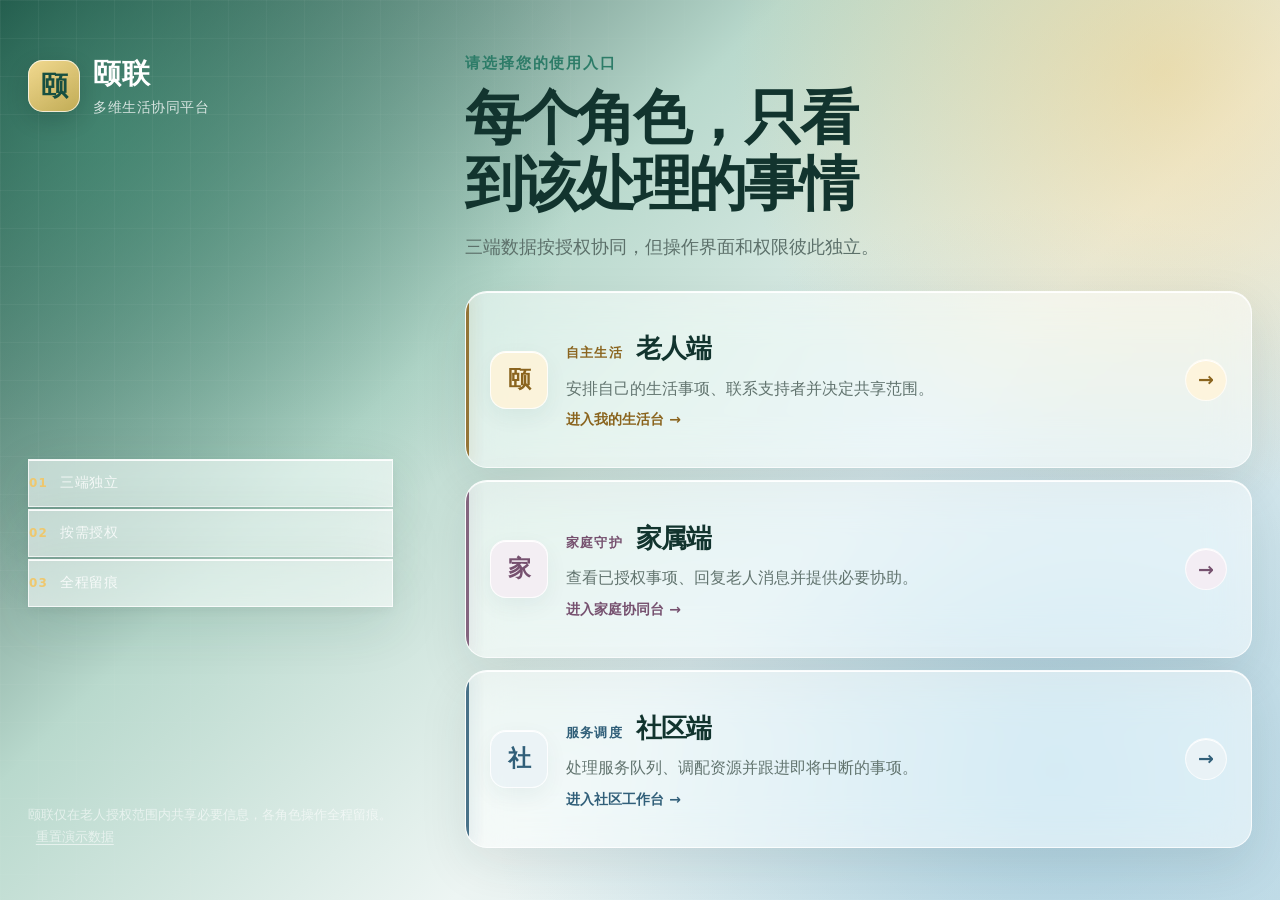
==== 颐联平台/index.html @ 59d04535 "Add files via upload" ====
<!doctype html>
<html lang="zh-CN">
<head>
  <meta charset="UTF-8" />
  <meta name="viewport" content="width=device-width, initial-scale=1" />
  <meta name="description" content="颐联多角色生活协同平台入口" />
  <title>颐联 · 选择使用入口</title>
  <link rel="icon" type="image/svg+xml" href="./favicon.svg" />
  <link rel="stylesheet" href="./role.css?v=8" />
</head>
<body class="portal-page">
  <main class="portal-shell">
    <header class="portal-brand"><span>颐</span><div><strong>颐联</strong><small>多维生活协同平台</small></div></header>
    <section class="portal-intro">
      <p>请选择您的使用入口</p>
      <h1>每个角色，只看到该处理的事情</h1>
      <span>三端数据按授权协同，但操作界面和权限彼此独立。</span>
    </section>
    <div class="portal-assurance" aria-label="平台协同原则">
      <span><b>01</b> 三端独立</span>
      <span><b>02</b> 按需授权</span>
      <span><b>03</b> 全程留痕</span>
    </div>
    <section class="role-entry-grid">
      <a class="role-entry elder-entry" href="./elder/" aria-label="进入颐联老人端">
        <i>颐</i><div><small>自主生活</small><h2>老人端</h2><p>安排自己的生活事项、联系支持者并决定共享范围。</p><b>进入我的生活台 →</b></div>
      </a>
      <a class="role-entry family-entry" href="./family/" aria-label="进入颐联家属端">
        <i>家</i><div><small>家庭守护</small><h2>家属端</h2><p>查看已授权事项、回复老人消息并提供必要协助。</p><b>进入家庭协同台 →</b></div>
      </a>
      <a class="role-entry community-entry" href="./community/" aria-label="进入颐联社区端">
        <i>社</i><div><small>服务调度</small><h2>社区端</h2><p>处理服务队列、调配资源并跟进即将中断的事项。</p><b>进入社区工作台 →</b></div>
      </a>
    </section>
    <footer class="portal-foot">颐联仅在老人授权范围内共享必要信息，各角色操作全程留痕。<button type="button" id="resetDemoBtn">重置演示数据</button></footer>
  </main>
  <script src="./shared.js?v=8"></script>
  <script>YL.initShell();</script>
</body>
</html>
---- 颐联平台/role.css ----
/* ---------------------------------------------------------------------------
   颐联 · 样式表
   本文件按“层”组织。层与层之间的优先级由下面这一行声明决定,
   不再依赖规则在文件里出现的先后顺序。
   顺序(从左到右 = 优先级由低到高): base → system2026 → glass → staff → a11y → fixes
     base       初版结构:栅格、组件骨架、基础排版
     system2026 2026 视觉系统:配色、圆角、动效基调
     glass      玻璃拟态表面层(最近一次整体视觉升级)
     staff      社区端“当前登录服务人员”切换器
     a11y       无障碍、低端设备性能,以及本轮新增的少量界面元素
     fixes      例外层:少数必须压过 glass 的高优先级规则集中放这里,各条都注明原因
   新增样式优先加进 a11y;确实需要压过 a11y/glass 时再加进 fixes 并写明原因。
   --------------------------------------------------------------------------- */
@layer base, system2026, glass, staff, a11y, fixes;

@layer base {

:root { --bg:#f3f6f4; --surface:#fff; --ink:#10352d; --muted:#687b75; --line:#d8e2dd; --green:#155f4d; --green2:#2e7c69; --mint:#e6f2ed; --gold:#e9b951; --gold-soft:#fff3d8; --plum:#76516f; --plum-soft:#f4eaf2; --blue:#315f79; --blue-soft:#e7f0f5; --red:#a34239; --red-soft:#fbeae7; --shadow:0 12px 36px rgba(16,53,45,.08); font-family:Inter,"Microsoft YaHei","PingFang SC",system-ui,sans-serif; color:var(--ink); background:var(--bg); }
* { box-sizing:border-box; }
body { margin:0; min-height:100vh; background:var(--bg); color:var(--ink); }
button,input,select,textarea { font:inherit; }
button,a { -webkit-tap-highlight-color:transparent; }
button { cursor:pointer; }
a { color:inherit; text-decoration:none; }
h1,h2,h3,p { margin-top:0; }
[hidden] { display:none !important; }

/* Role entrance */
.portal-page { background:radial-gradient(circle at 12% 8%,rgba(233,185,81,.18),transparent 24%),linear-gradient(135deg,#0e4035 0 31%,#f2f6f3 31%); }
.portal-shell { width:min(1180px,calc(100% - 40px)); min-height:100vh; margin:auto; padding:40px 0; display:grid; align-content:center; gap:34px; }
.portal-brand { display:flex; align-items:center; gap:13px; color:white; }
.portal-brand>span,.brand-mark { width:52px; height:52px; display:grid; place-items:center; border-radius:16px; background:#f2c96f; color:#174f41; font-size:1.6875rem; font-weight:900; box-shadow:inset 0 0 0 2px rgba(255,255,255,.35); }
.portal-brand strong,.portal-brand small { display:block; }
.portal-brand strong { font-size:1.625rem; }
.portal-brand small { margin-top:2px; opacity:.78; }
.portal-intro { max-width:720px; margin-left:32%; padding-left:32px; }
.portal-intro p,.section-kicker { margin-bottom:7px; color:var(--green2); font-weight:800; letter-spacing:.06em; }
.portal-intro h1 { margin-bottom:12px; font-size:clamp(2.125rem,5vw,3.5rem); line-height:1.12; letter-spacing:-.04em; }
.portal-intro span { color:var(--muted); font-size:1.125rem; }
.role-entry-grid { display:grid; grid-template-columns:repeat(3,1fr); gap:16px; }
.role-entry { min-height:250px; padding:25px; border:1px solid var(--line); border-radius:24px; background:rgba(255,255,255,.96); box-shadow:var(--shadow); display:flex; flex-direction:column; justify-content:space-between; transition:.2s ease; }
.role-entry:hover { transform:translateY(-5px); box-shadow:0 20px 50px rgba(16,53,45,.15); }
.role-entry>i { width:52px; height:52px; display:grid; place-items:center; border-radius:15px; font-style:normal; font-size:1.375rem; font-weight:900; }
.elder-entry>i { background:var(--gold-soft); color:#805a18; }
.family-entry>i { background:var(--plum-soft); color:var(--plum); }
.community-entry>i { background:var(--blue-soft); color:var(--blue); }
.role-entry small { color:var(--muted); font-weight:750; }
.role-entry h2 { margin:5px 0 8px; font-size:1.875rem; }
.role-entry p { color:var(--muted); line-height:1.65; }
.role-entry b { color:var(--green); }
.portal-foot { margin-left:32%; padding-left:32px; color:var(--muted); font-size:0.875rem; }

/* Independent role applications */
.role-app { --accent:var(--green); --accent-soft:var(--mint); }
.role-app[data-role="family"] { --accent:var(--plum); --accent-soft:var(--plum-soft); }
.role-app[data-role="community"] { --accent:var(--blue); --accent-soft:var(--blue-soft); }
.app-shell { min-height:100vh; display:grid; grid-template-columns:272px 1fr; }
.sidebar { position:sticky; top:0; height:100vh; padding:27px 20px 22px; background:#103f35; color:white; display:flex; flex-direction:column; z-index:20; }
[data-role="family"] .sidebar { background:#3f3343; }
[data-role="community"] .sidebar { background:#173d50; }
.brand { display:flex; align-items:center; gap:12px; padding:0 8px 26px; }
.brand-mark { width:46px; height:46px; border-radius:14px; font-size:1.5rem; flex:0 0 auto; }
.brand strong,.brand span { display:block; }
.brand strong { font-size:1.4375rem; }
.brand span { margin-top:2px; font-size:0.8125rem; opacity:.72; }
.role-badge { margin:0 8px 22px; padding:8px 11px; border:1px solid rgba(255,255,255,.16); border-radius:9px; font-size:0.8125rem; color:#f5d993; text-align:center; font-weight:800; }
.nav-list { display:grid; gap:6px; }
.nav-item { width:100%; min-height:50px; padding:0 14px; border:0; border-radius:12px; background:transparent; color:rgba(255,255,255,.76); text-align:left; font-weight:750; display:flex; align-items:center; gap:12px; }
.nav-item span { width:24px; text-align:center; font-size:1.125rem; }
.nav-item:hover,.nav-item.active { color:white; background:rgba(255,255,255,.13); }
.nav-item.active { box-shadow:inset 4px 0 #f1c66b; }
.sidebar-foot { margin-top:auto; padding:18px 9px 0; border-top:1px solid rgba(255,255,255,.14); }
.profile { display:flex; align-items:center; gap:10px; }
.avatar { width:42px; height:42px; border-radius:50%; display:grid; place-items:center; background:#dff0e9; color:#155a49; font-weight:900; }
.profile strong,.profile small { display:block; }
.profile small { margin-top:3px; color:rgba(255,255,255,.62); }
.back-entry { display:block; margin-top:14px; color:rgba(255,255,255,.68); font-size:0.8125rem; }
.main { min-width:0; }
.topbar { min-height:94px; padding:18px 34px; border-bottom:1px solid var(--line); background:rgba(243,246,244,.94); backdrop-filter:blur(10px); display:flex; align-items:center; justify-content:space-between; gap:20px; position:sticky; top:0; z-index:10; }
.topbar h1 { margin:4px 0 0; font-size:1.8125rem; }
.eyebrow { margin:0; color:var(--muted); font-size:0.8125rem; font-weight:750; }
.top-actions { display:flex; align-items:center; gap:9px; }
.menu-button,.icon-button,.display-button,.outline-button,.primary-button,.soft-button,.text-button { min-height:43px; border-radius:11px; font-weight:800; }
.menu-button,.icon-button { width:44px; border:1px solid var(--line); background:white; color:var(--ink); }
.menu-button { display:none; }
.display-button,.outline-button { padding:0 14px; border:1px solid var(--line); background:white; color:var(--ink); }
.primary-button { padding:0 16px; border:0; background:var(--accent); color:white; }
.soft-button { padding:0 14px; border:0; background:var(--accent-soft); color:var(--accent); }
.text-button { border:0; background:transparent; color:var(--accent); padding:0 5px; }
.workspace { width:min(1320px,100%); margin:auto; padding:28px 34px 54px; }
.view-heading { display:flex; align-items:flex-start; justify-content:space-between; gap:22px; margin-bottom:20px; }
.view-heading h2 { margin:4px 0 7px; font-size:1.875rem; }
.view-heading p { color:var(--muted); margin-bottom:0; line-height:1.6; }
.grid-2 { display:grid; grid-template-columns:1.25fr .75fr; gap:16px; }
.grid-equal { display:grid; grid-template-columns:1fr 1fr; gap:16px; }
.card { background:var(--surface); border:1px solid var(--line); border-radius:20px; padding:22px; box-shadow:var(--shadow); }
.card-head { display:flex; justify-content:space-between; align-items:flex-start; gap:16px; }
.card-head h2,.card-head h3 { margin:0; }
.card-head p { margin:5px 0 0; color:var(--muted); line-height:1.55; }
.status { padding:7px 10px; border-radius:999px; background:var(--gold-soft); color:#835b17; font-size:0.8125rem; font-weight:850; white-space:nowrap; }
.status.done { background:var(--mint); color:var(--green); }
.appointment-time { font-size:2.25rem; margin:18px 0 3px; }
.muted { color:var(--muted); line-height:1.6; }
.journey { display:grid; grid-template-columns:repeat(4,1fr); gap:8px; margin-top:24px; }
.journey span { padding:11px 9px; border-radius:11px; background:#f0f4f2; color:var(--muted); text-align:center; font-size:0.8125rem; }
.journey span.done,.journey span.current { background:var(--accent-soft); color:var(--accent); font-weight:800; }
.score { display:flex; gap:18px; align-items:center; margin:18px 0; }
.score-ring { width:104px; height:104px; flex:0 0 auto; border-radius:50%; display:grid; place-items:center; background:conic-gradient(var(--accent) 0 86%,#e7eeea 86%); position:relative; }
.score-ring::after { content:""; position:absolute; inset:9px; border-radius:50%; background:white; }
.score-ring b { position:relative; z-index:1; font-size:1.875rem; }
.signal-list { display:grid; gap:9px; }
.signal { display:flex; justify-content:space-between; padding:10px 0; border-top:1px solid var(--line); }
.signal small { color:var(--muted); }
.metric-grid { display:grid; grid-template-columns:repeat(4,1fr); gap:12px; margin-bottom:16px; }
.metric { background:white; border:1px solid var(--line); border-radius:16px; padding:17px; }
.metric span,.metric small { display:block; color:var(--muted); }
.metric b { display:block; font-size:1.8125rem; margin:7px 0 4px; }
.section-title { display:flex; justify-content:space-between; align-items:center; gap:16px; margin:26px 0 13px; }
.section-title h2 { margin:0; font-size:1.375rem; }
.event-grid,.contact-grid { display:grid; grid-template-columns:repeat(3,1fr); gap:12px; }
.event-card { padding:17px; border:1px solid var(--line); border-radius:16px; background:white; }
.event-meta { display:flex; justify-content:space-between; color:var(--muted); font-size:0.8125rem; }
.event-card h3 { margin:13px 0 7px; }
.event-card p { min-height:48px; color:var(--muted); line-height:1.55; }
.event-owner { display:flex; justify-content:space-between; align-items:center; gap:10px; padding-top:12px; border-top:1px solid var(--line); font-size:0.8125rem; }
.contact-card { display:grid; grid-template-columns:46px 1fr; align-items:center; gap:11px; padding:17px; border:1px solid var(--line); border-radius:16px; background:white; }
.contact-card button,.contact-card>.readonly-badge { grid-column:2; justify-self:start; }
.contact-card strong,.contact-card small,.contact-card em { display:block; }
.contact-card small { margin-top:4px; color:var(--muted); }
.contact-card em { margin-top:5px; color:var(--green); font-style:normal; font-size:0.8125rem; }
.person-avatar { width:44px; height:44px; display:grid; place-items:center; border-radius:13px; background:var(--accent-soft); color:var(--accent); font-weight:900; }
.permission-list,.rule-list { display:grid; }
.permission-row,.rule-row { display:grid; grid-template-columns:1fr auto; align-items:center; gap:16px; padding:16px 0; border-bottom:1px solid var(--line); }
.permission-row:last-child,.rule-row:last-child { border-bottom:0; }
.permission-row strong,.permission-row small,.rule-row strong,.rule-row small { display:block; }
.permission-row small,.rule-row small { margin-top:4px; color:var(--muted); }
.switch { appearance:none; width:47px; height:27px; border-radius:999px; background:#cad6d0; position:relative; }
.switch::after { content:""; position:absolute; width:21px; height:21px; left:3px; top:3px; border-radius:50%; background:white; box-shadow:0 2px 5px rgba(0,0,0,.2); transition:.18s; }
.switch:checked { background:var(--accent); }
.switch:checked::after { transform:translateX(20px); }
.inbox-list,.queue-list,.timeline { display:grid; gap:10px; }
.message-row { display:grid; grid-template-columns:48px minmax(0,1fr) auto; align-items:center; gap:12px; padding:15px; border:1px solid var(--line); border-radius:14px; background:white; }
.queue-row { display:grid; grid-template-columns:auto minmax(0,1fr) auto; align-items:center; gap:12px; padding:15px; border:1px solid var(--line); border-radius:14px; background:white; }
.message-row.pending,.queue-row.urgent { border-color:#e6c776; background:#fffaf0; }
.message-row strong,.message-row small,.message-row em,.queue-row strong,.queue-row small { display:block; }
.message-row small,.queue-row small { color:var(--muted); margin-top:4px; }
.message-row em { color:var(--accent); font-style:normal; font-size:0.8125rem; margin-top:5px; }
.empty { padding:34px 18px; border:1px dashed #c7d4ce; border-radius:14px; color:var(--muted); text-align:center; }
.readonly-badge { padding:6px 9px; border-radius:8px; background:#eef2f0; color:var(--muted); font-size:0.8125rem; font-weight:800; }
.timeline-item { position:relative; padding:13px 13px 13px 32px; border-left:2px solid var(--accent-soft); }
.timeline-item::before { content:""; position:absolute; width:12px; height:12px; border-radius:50%; background:var(--accent); left:-7px; top:18px; }
.timeline-item strong,.timeline-item span { display:block; }
.timeline-item span { margin-top:4px; color:var(--muted); font-size:0.8125rem; }
.capacity-row { display:grid; grid-template-columns:92px 1fr 60px; align-items:center; gap:10px; margin:18px 0; }
.capacity-bar { height:9px; border-radius:999px; background:#e7ece9; overflow:hidden; }
.capacity-bar i { display:block; height:100%; background:var(--accent); border-radius:inherit; }
.safety-box textarea,.form-field textarea,.form-field input,.form-field select { width:100%; border:1px solid #cad7d1; border-radius:11px; padding:12px; outline:0; background:white; color:var(--ink); }
.safety-box textarea,.form-field textarea { min-height:98px; resize:vertical; }
.form-field { display:grid; gap:7px; margin:14px 0; font-weight:750; }
.risk-result { margin-top:14px; padding:15px; border-radius:13px; background:var(--red-soft); color:var(--red); line-height:1.6; }
.privacy-note { padding:11px 12px; border-radius:10px; background:var(--gold-soft); color:#725018; font-size:0.8125rem; line-height:1.5; }
dialog { width:min(540px,calc(100% - 28px)); padding:0; border:0; border-radius:21px; color:var(--ink); box-shadow:0 24px 80px rgba(16,47,39,.3); }
dialog::backdrop { background:rgba(8,31,25,.55); backdrop-filter:blur(3px); }
.dialog-body { padding:25px; }
.dialog-head { display:flex; justify-content:space-between; gap:16px; margin-bottom:17px; }
.dialog-head h2 { margin:4px 0 0; }
.close-button { width:36px; height:36px; flex:0 0 auto; border:0; border-radius:50%; background:#edf2ef; color:var(--muted); font-size:1.375rem; }
.dialog-actions { display:flex; justify-content:flex-end; gap:9px; margin-top:18px; }
.conversation { display:grid; gap:8px; max-height:210px; overflow:auto; margin:14px 0; }
.bubble { width:88%; padding:10px 12px; border-radius:13px 13px 13px 4px; background:#edf3f0; }
.bubble.reply { justify-self:end; border-radius:13px 13px 4px 13px; background:var(--accent-soft); }
.bubble b,.bubble span { display:block; }
.bubble b { color:var(--muted); font-size:0.75rem; }
.bubble span { margin-top:3px; line-height:1.45; }
.quick-row { display:flex; flex-wrap:wrap; gap:7px; margin:10px 0; }
.quick-row button { border:1px solid var(--line); border-radius:9px; padding:8px 10px; background:white; color:var(--accent); font-size:0.8125rem; font-weight:750; }
.notification-dot { display:inline-block; width:8px; height:8px; margin-left:4px; border-radius:50%; background:#e2a627; }
.toast { position:fixed; right:24px; bottom:24px; z-index:100; padding:13px 17px; border-radius:11px; background:#123f35; color:white; box-shadow:var(--shadow); opacity:0; transform:translateY(18px); pointer-events:none; transition:.2s; }
.toast.show { opacity:1; transform:translateY(0); }
.drawer-backdrop { display:none; }
/* 大字模式:不再靠给 body 加一个更大的绝对字号,而是缩放 :root 的基准字号,
   让所有以 rem 表达的字号一起变大。规则见 glass 层的 html.large-text。
   (旧版这里的 .large-text{font-size:19px} 早已被后面的 118% 覆盖,一并移除。) */

@media (max-width:1050px) {
  .grid-2,.grid-equal { grid-template-columns:1fr; }
  .event-grid,.contact-grid { grid-template-columns:repeat(2,1fr); }
  .metric-grid { grid-template-columns:repeat(2,1fr); }
}
@media (max-width:800px) {
  .portal-page { background:#f2f6f3; }
  .portal-shell { align-content:start; }
  .portal-brand { color:var(--ink); }
  .portal-intro,.portal-foot { margin-left:0; padding-left:0; }
  .role-entry-grid { grid-template-columns:1fr; }
  .role-entry { min-height:210px; }
  .app-shell { display:block; }
  .sidebar { position:fixed; width:265px; transform:translateX(-100%); transition:.2s; }
  body.menu-open .sidebar { transform:translateX(0); }
  .menu-button { display:inline-grid; place-items:center; }
  body.menu-open .drawer-backdrop { display:block; position:fixed; inset:0; background:rgba(8,31,25,.45); z-index:15; }
  .topbar { padding:15px 18px; }
  .workspace { padding:20px 18px 42px; }
}
@media (max-width:590px) {
  .portal-shell { width:min(100% - 24px,1180px); padding:22px 0; }
  .portal-intro h1 { font-size:2.125rem; }
  .event-grid,.contact-grid,.metric-grid { grid-template-columns:1fr; }
  .view-heading { flex-direction:column; }
  .topbar h1 { font-size:1.3125rem; }
  .display-button { padding:0 10px; }
  .message-row,.contact-card { grid-template-columns:44px minmax(0,1fr); }
  .queue-row { grid-template-columns:auto minmax(0,1fr); }
  .message-row button,.queue-row button,.contact-card button { grid-column:2; justify-self:start; }
  .journey { grid-template-columns:1fr 1fr; }
  .dialog-actions { flex-direction:column-reverse; }
  .dialog-actions button { width:100%; }
}

}

@layer system2026 {

/* 2026 visual system: quiet care, clear boundaries */
:root {
  --bg:#f4f7f6;
  --surface:#ffffff;
  --ink:#12342e;
  --muted:#62746f;
  --line:#d9e3df;
  --green:#176451;
  --green2:#2d7c68;
  --mint:#e8f3ef;
  --gold:#d9a83b;
  --gold-soft:#fff4d8;
  --plum:#76516f;
  --plum-soft:#f5edf4;
  --blue:#315f79;
  --blue-soft:#eaf1f5;
  --red:#a34239;
  --red-soft:#fbecea;
  --shadow:0 16px 42px rgba(18,52,46,.075);
  font-family:"Noto Sans SC","PingFang SC","Microsoft YaHei",system-ui,sans-serif;
}

html { scroll-behavior:smooth; text-rendering:optimizeLegibility; -webkit-font-smoothing:antialiased; }
body { font-family:inherit; line-height:1.55; }
h1,h2,h3 { text-wrap:balance; letter-spacing:-.025em; }
button,a,input,select,textarea { touch-action:manipulation; }
button:focus-visible,a:focus-visible,input:focus-visible,select:focus-visible,textarea:focus-visible,.switch:focus-visible {
  outline:3px solid color-mix(in srgb,var(--accent,var(--green)) 78%,white);
  outline-offset:3px;
}

/* Premium identity entrance */
.portal-page {
  min-height:100vh;
  background:
    radial-gradient(circle at 88% 10%,rgba(217,168,59,.18),transparent 24rem),
    linear-gradient(90deg,#103e35 0 35%,#eff5f2 35% 100%);
  position:relative;
  overflow-x:hidden;
}
.portal-page::before {
  content:"";
  position:fixed;
  inset:0;
  pointer-events:none;
  opacity:.5;
  background-image:linear-gradient(rgba(23,100,81,.035) 1px,transparent 1px),linear-gradient(90deg,rgba(23,100,81,.035) 1px,transparent 1px);
  background-size:32px 32px;
  mask-image:linear-gradient(90deg,transparent 25%,black 55%);
}
.portal-shell {
  width:min(1240px,calc(100% - 56px));
  min-height:100vh;
  margin:auto;
  padding:52px 0;
  display:grid;
  grid-template-columns:minmax(270px,.72fr) minmax(600px,1.55fr);
  grid-template-areas:"brand intro" "assurance entries" "foot entries";
  grid-template-rows:auto 1fr auto;
  align-items:center;
  gap:28px 72px;
  position:relative;
}
.portal-brand { grid-area:brand; align-self:start; color:white; }
.portal-brand>span,.brand-mark {
  border-radius:15px;
  background:linear-gradient(145deg,#f7d783,#e5b84f);
  color:#174f41;
  box-shadow:inset 0 0 0 1px rgba(255,255,255,.72),0 8px 22px rgba(5,32,26,.18);
}
.portal-brand strong { font-size:1.75rem; letter-spacing:.04em; }
.portal-brand small { font-size:0.875rem; letter-spacing:.04em; }
.portal-intro { grid-area:intro; max-width:760px; margin:0; padding:0; align-self:end; }
.portal-intro p { margin-bottom:10px; font-size:0.9375rem; letter-spacing:.12em; }
.portal-intro h1 { max-width:710px; margin-bottom:14px; font-size:clamp(2.375rem,4.6vw,3.875rem); line-height:1.12; font-weight:700; letter-spacing:-.055em; }
.portal-intro span { display:block; max-width:650px; color:#5c706a; font-size:1.125rem; line-height:1.75; }
.portal-assurance { grid-area:assurance; align-self:center; display:grid; gap:2px; color:rgba(255,255,255,.82); }
.portal-assurance span { min-height:48px; display:flex; align-items:center; gap:12px; border-bottom:1px solid rgba(255,255,255,.13); font-size:0.875rem; letter-spacing:.04em; }
.portal-assurance b { color:#efc86e; font-size:0.75rem; letter-spacing:.1em; }
.role-entry-grid { grid-area:entries; align-self:stretch; display:grid; grid-template-columns:1fr; gap:12px; }
.role-entry {
  min-height:0;
  padding:22px 24px;
  border:1px solid rgba(203,218,212,.92);
  border-radius:22px;
  background:rgba(255,255,255,.9);
  box-shadow:0 10px 30px rgba(18,52,46,.055);
  display:grid;
  grid-template-columns:58px minmax(0,1fr) 42px;
  align-items:center;
  gap:18px;
  position:relative;
  overflow:hidden;
  transition:transform .22s ease,border-color .22s ease,box-shadow .22s ease,background .22s ease;
}
.role-entry::before { content:""; position:absolute; inset:0 auto 0 0; width:4px; background:var(--role-color); opacity:.88; }
.role-entry::after { content:"→"; width:40px; height:40px; display:grid; place-items:center; border-radius:50%; background:var(--role-soft); color:var(--role-color); font-size:1.1875rem; font-weight:700; }
.role-entry:hover { transform:translateX(6px); border-color:color-mix(in srgb,var(--role-color) 30%,var(--line)); box-shadow:0 18px 44px rgba(18,52,46,.11); background:white; }
.role-entry>i { width:58px; height:58px; border-radius:16px; background:var(--role-soft); color:var(--role-color); font-size:1.4375rem; }
.role-entry>div { min-width:0; display:grid; grid-template-columns:auto 1fr; align-items:baseline; column-gap:13px; }
.role-entry small { grid-column:1; color:var(--role-color); font-size:0.8125rem; letter-spacing:.08em; }
.role-entry h2 { grid-column:2; margin:0; font-size:1.625rem; font-weight:700; }
.role-entry p { grid-column:1 / -1; margin:7px 0 8px; color:var(--muted); line-height:1.6; }
.role-entry b { grid-column:1 / -1; color:var(--role-color); font-size:0.875rem; font-weight:600; }
.elder-entry { --role-color:#8a641e; --role-soft:#fff2d3; }
.family-entry { --role-color:#76516f; --role-soft:#f4eaf2; }
.community-entry { --role-color:#315f79; --role-soft:#e7f0f5; }
.portal-foot { grid-area:foot; margin:0; padding:0; align-self:end; color:rgba(255,255,255,.58); font-size:0.8125rem; line-height:1.7; }

/* Role applications */
.role-app { --sidebar:#103f35; --accent:#176451; --accent-soft:#e8f3ef; background:var(--bg); font-size:1rem; }
.role-app[data-role="family"] { --sidebar:#443747; --accent:#76516f; --accent-soft:#f5edf4; }
.role-app[data-role="community"] { --sidebar:#183f53; --accent:#315f79; --accent-soft:#eaf1f5; }
.app-shell { grid-template-columns:252px minmax(0,1fr); }
.sidebar {
  padding:26px 18px 20px;
  background:
    radial-gradient(circle at 12% 0,rgba(255,255,255,.09),transparent 17rem),
    var(--sidebar);
  box-shadow:10px 0 34px rgba(10,40,33,.07);
}
[data-role="family"] .sidebar,[data-role="community"] .sidebar { background:radial-gradient(circle at 12% 0,rgba(255,255,255,.085),transparent 17rem),var(--sidebar); }
.brand { padding:0 8px 22px; }
.brand strong { font-size:1.5rem; letter-spacing:.04em; }
.brand span { font-size:0.8125rem; letter-spacing:.035em; }
.role-badge { margin-bottom:18px; border-color:rgba(255,255,255,.13); background:rgba(255,255,255,.055); color:#f3d588; letter-spacing:.05em; }
.nav-list { gap:5px; }
.nav-item { min-height:52px; border-radius:13px; color:rgba(255,255,255,.7); font-weight:600; transition:background .18s ease,color .18s ease,transform .18s ease; }
.nav-item span { width:28px; height:28px; display:grid; place-items:center; border-radius:9px; background:rgba(255,255,255,.07); font-size:0.875rem; }
.nav-item:hover { transform:translateX(2px); }
.nav-item.active { background:rgba(255,255,255,.13); box-shadow:inset 3px 0 #efc86e; }
.nav-item.active span { background:rgba(239,200,110,.17); color:#f5d98d; }
.sidebar-foot { border-color:rgba(255,255,255,.12); }
.back-entry { min-height:44px; display:flex; align-items:center; border-radius:10px; transition:color .18s ease; }
.back-entry:hover { color:white; }
.main { background:linear-gradient(180deg,#f7faf8 0,#f2f6f4 36rem); }
.topbar {
  min-height:88px;
  padding:16px clamp(20px,3vw,38px);
  background:rgba(247,250,248,.9);
  border-bottom-color:rgba(201,216,210,.78);
  backdrop-filter:blur(16px) saturate(1.2);
}
.topbar::after { content:""; position:absolute; inset:auto 0 -1px; height:2px; background:linear-gradient(90deg,var(--accent),transparent 42%); opacity:.48; }
.topbar h1 { font-size:clamp(1.4375rem,2.1vw,1.875rem); font-weight:700; }
.eyebrow { color:var(--accent); letter-spacing:.055em; }
.workspace { width:min(1380px,100%); padding:30px clamp(20px,3vw,38px) 60px; }
.view-heading { margin-bottom:24px; }
.view-heading h2 { font-size:2rem; font-weight:700; }
.view-heading p { max-width:720px; }
.section-kicker { color:var(--accent); font-size:0.8125rem; letter-spacing:.09em; }
.card,.metric,.event-card,.contact-card,.message-row,.queue-row {
  border-color:rgba(203,218,212,.86);
  box-shadow:0 10px 30px rgba(18,52,46,.05);
}
.card { padding:24px; border-radius:20px; position:relative; overflow:hidden; }
.card::before { content:""; position:absolute; top:0; left:24px; right:24px; height:2px; background:linear-gradient(90deg,var(--accent),transparent); opacity:.42; }
.card-head h2,.card-head h3 { font-weight:700; }
.metric { min-height:128px; padding:19px; border-radius:17px; position:relative; overflow:hidden; }
.metric::after { content:""; position:absolute; width:64px; height:64px; right:-18px; top:-20px; border-radius:50%; background:var(--accent-soft); }
.metric span { color:var(--accent); font-size:0.8125rem; font-weight:600; letter-spacing:.04em; }
.metric b { font-size:1.875rem; font-weight:700; }
.metric small { line-height:1.5; }
.event-card,.contact-card,.message-row,.queue-row { border-radius:15px; transition:transform .18s ease,border-color .18s ease,box-shadow .18s ease; }
.event-card:hover,.contact-card:hover,.message-row:hover,.queue-row:hover { transform:translateY(-2px); border-color:color-mix(in srgb,var(--accent) 28%,var(--line)); box-shadow:0 15px 36px rgba(18,52,46,.08); }
.event-card p { min-height:0; }
.appointment-time { font-size:clamp(1.75rem,3vw,2.375rem); letter-spacing:-.035em; }
.status,.readonly-badge { border:1px solid rgba(196,159,78,.16); }
.status.done { border-color:rgba(23,100,81,.12); }
.primary-button,.soft-button,.outline-button,.display-button,.text-button,.icon-button,.menu-button,.close-button,.quick-row button {
  min-height:44px;
  transition:transform .16s ease,box-shadow .16s ease,background .16s ease,border-color .16s ease;
}
.primary-button { box-shadow:0 8px 18px color-mix(in srgb,var(--accent) 18%,transparent); }
.primary-button:hover,.soft-button:hover,.outline-button:hover,.display-button:hover,.icon-button:hover,.quick-row button:hover { transform:translateY(-1px); }
.primary-button:active,.soft-button:active,.outline-button:active,.display-button:active,.icon-button:active,.quick-row button:active { transform:translateY(0); }
.primary-button:disabled { opacity:.62; cursor:not-allowed; box-shadow:none; }
.switch { width:50px; height:29px; cursor:pointer; }
.switch::after { width:23px; height:23px; }
.switch:checked::after { transform:translateX(21px); }
.privacy-note { border:1px solid rgba(217,168,59,.16); background:#fff7e5; }
.empty { min-height:108px; display:grid; place-items:center; background:#fbfdfc; }
.toast { right:28px; bottom:28px; border-radius:13px; background:#143f36; box-shadow:0 18px 46px rgba(7,32,26,.22); }
dialog { border:1px solid rgba(255,255,255,.68); border-radius:22px; }
dialog[open] { animation:dialog-in .18s ease-out; }
.dialog-body { padding:26px; }
.form-field input,.form-field select,.form-field textarea,.safety-box textarea { min-height:48px; border-color:#c7d7d0; background:#fcfefd; }
.form-field input:focus,.form-field select:focus,.form-field textarea:focus,.safety-box textarea:focus { border-color:var(--accent); box-shadow:0 0 0 3px var(--accent-soft); }
html.large-text { font-size:118%; }
.large-text .eyebrow,.large-text .metric span,.large-text .metric small,.large-text .event-meta,.large-text .message-row small,.large-text .queue-row small { font-size:.8em; }
[data-role="elder"] .workspace { max-width:1280px; }
[data-role="elder"] .card { padding:27px; }
[data-role="elder"] .primary-button,[data-role="elder"] .soft-button,[data-role="elder"] .outline-button { min-height:48px; }
[data-role="community"] .workspace { max-width:1480px; }
[data-role="community"] .card { padding:21px; }

@keyframes dialog-in { from { opacity:0; transform:translateY(8px) scale(.985); } to { opacity:1; transform:none; } }

@media (max-width:1040px) {
  .portal-shell { width:min(920px,calc(100% - 40px)); grid-template-columns:1fr; grid-template-areas:"brand" "intro" "entries" "assurance" "foot"; gap:24px; align-content:start; }
  .portal-page { background:linear-gradient(180deg,#103e35 0 330px,#eff5f2 330px); }
  .portal-brand { color:white; }
  .portal-intro { margin-top:16px; }
  .portal-intro h1 { color:white; }
  .portal-intro p { color:#efc86e; }
  .portal-intro span { color:rgba(255,255,255,.72); }
  .portal-assurance { grid-template-columns:repeat(3,1fr); color:var(--muted); }
  .portal-assurance span { justify-content:center; border:1px solid var(--line); border-radius:12px; background:rgba(255,255,255,.72); }
  .portal-assurance b { color:var(--green2); }
  .portal-foot { color:var(--muted); }
}

@media (max-width:800px) {
  html { scroll-padding-top:86px; }
  .app-shell { display:block; }
  .sidebar { width:min(286px,86vw); padding-top:22px; box-shadow:18px 0 50px rgba(5,25,21,.22); }
  .topbar { min-height:82px; padding:13px 16px; }
  .topbar h1 { margin-top:2px; }
  .workspace { padding:22px 16px 48px; }
  .card { padding:21px; }
  .role-entry:hover,.event-card:hover,.contact-card:hover,.message-row:hover,.queue-row:hover { transform:none; }
}

@media (max-width:590px) {
  .portal-shell { width:min(100% - 28px,920px); padding:24px 0 32px; gap:20px; }
  .portal-page { background:linear-gradient(180deg,#103e35 0 378px,#eff5f2 378px); }
  .portal-brand>span { width:48px; height:48px; font-size:1.5rem; }
  .portal-brand strong { font-size:1.5rem; }
  .portal-intro { margin-top:2px; }
  .portal-intro p { margin-bottom:7px; }
  .portal-intro h1 { font-size:clamp(1.9375rem,9vw,2.5rem); line-height:1.18; letter-spacing:-.045em; }
  .portal-intro span { font-size:1rem; line-height:1.7; }
  .role-entry { padding:18px; grid-template-columns:50px minmax(0,1fr); gap:14px; border-radius:18px; }
  .role-entry::after { display:none; }
  .role-entry>i { width:50px; height:50px; border-radius:14px; font-size:1.25rem; }
  .role-entry>div { display:block; }
  .role-entry h2 { margin:2px 0 4px; font-size:1.5625rem; }
  .role-entry p { margin:0 0 8px; font-size:0.9375rem; }
  .role-entry b { font-size:0.875rem; }
  .portal-assurance { grid-template-columns:1fr; gap:8px; }
  .portal-assurance span { justify-content:flex-start; padding:0 15px; }
  .topbar { display:grid; grid-template-columns:44px minmax(0,1fr) auto; gap:10px; }
  .topbar .eyebrow { display:none; }
  .topbar h1 { font-size:1.25rem; white-space:nowrap; overflow:hidden; text-overflow:ellipsis; }
  .top-actions { gap:6px; }
  .top-actions .readonly-badge { display:none; }
  .display-button { font-size:0.875rem; }
  .view-heading h2 { font-size:1.75rem; }
  .metric-grid { grid-template-columns:repeat(2,minmax(0,1fr)); gap:10px; }
  .metric { min-height:108px; }
  .section-title { align-items:flex-start; }
  .section-title:has(button) { flex-wrap:wrap; }
  .message-row,.queue-row { padding:14px; }
  .toast { left:16px; right:16px; bottom:16px; text-align:center; }
}

}

@layer glass {

/* 2026 glass surface system — luminous, readable and role-aware */
:root {
  --glass-fill:rgba(255,255,255,.58);
  --glass-fill-strong:rgba(255,255,255,.76);
  --glass-fill-soft:rgba(255,255,255,.4);
  --glass-stroke:rgba(255,255,255,.76);
  --glass-stroke-muted:rgba(160,190,181,.34);
  --glass-highlight:inset 0 1px 0 rgba(255,255,255,.9);
  --glass-shadow:0 18px 55px rgba(20,71,60,.12),0 3px 12px rgba(20,71,60,.06);
  --glass-shadow-hover:0 24px 70px rgba(20,71,60,.17),0 6px 18px rgba(20,71,60,.08);
  --glass-blur:blur(22px) saturate(1.35);
  --glass-blur-soft:blur(14px) saturate(1.2);
  --bg:#e9f3ef;
  --surface:rgba(255,255,255,.62);
  --line:rgba(146,180,169,.38);
  --shadow:var(--glass-shadow);
}

body {
  background:
    radial-gradient(circle at 9% 9%,rgba(102,200,168,.38),transparent 30rem),
    radial-gradient(circle at 92% 13%,rgba(237,193,95,.3),transparent 26rem),
    radial-gradient(circle at 78% 87%,rgba(87,159,194,.28),transparent 34rem),
    linear-gradient(145deg,#dcece6 0%,#f7fbf9 46%,#e3eff3 100%);
  background-attachment:fixed;
}

.role-app {
  min-height:100vh;
  background:
    radial-gradient(circle at 8% 15%,color-mix(in srgb,var(--accent) 30%,transparent),transparent 28rem),
    radial-gradient(circle at 94% 8%,rgba(242,196,101,.29),transparent 25rem),
    radial-gradient(circle at 75% 92%,rgba(100,181,192,.25),transparent 32rem),
    linear-gradient(145deg,#dcece6 0%,#f8fbfa 47%,#e4eef2 100%);
  background-attachment:fixed;
  position:relative;
  isolation:isolate;
}

.role-app::before,.role-app::after {
  content:"";
  position:fixed;
  z-index:-1;
  border-radius:50%;
  pointer-events:none;
  filter:blur(2px);
}

.role-app::before {
  width:min(34vw,520px);
  aspect-ratio:1;
  left:20%;
  top:12%;
  background:radial-gradient(circle at 35% 30%,rgba(255,255,255,.72),rgba(133,211,184,.22) 48%,transparent 72%);
}

.role-app::after {
  width:min(29vw,450px);
  aspect-ratio:1;
  right:4%;
  bottom:4%;
  background:radial-gradient(circle at 42% 36%,rgba(255,244,207,.68),rgba(108,173,207,.16) 50%,transparent 72%);
}

.app-shell {
  grid-template-columns:268px minmax(0,1fr);
  gap:14px;
  padding:14px;
  position:relative;
  z-index:1;
}

.main { min-width:0; background:transparent; }

.sidebar {
  top:14px;
  height:calc(100vh - 28px);
  padding:24px 17px 18px;
  border:1px solid rgba(255,255,255,.24);
  border-radius:28px;
  background:linear-gradient(155deg,rgba(8,57,46,.88),rgba(15,66,55,.66)),rgba(12,59,49,.78);
  -webkit-backdrop-filter:blur(24px) saturate(1.25);
  backdrop-filter:blur(24px) saturate(1.25);
  box-shadow:0 24px 65px rgba(5,39,32,.25),inset 0 1px 0 rgba(255,255,255,.2);
  overflow:hidden;
}

[data-role="family"] .sidebar { background:linear-gradient(155deg,rgba(66,46,68,.9),rgba(91,63,88,.66)),rgba(68,52,71,.8); }
[data-role="community"] .sidebar { background:linear-gradient(155deg,rgba(18,58,78,.9),rgba(39,84,105,.65)),rgba(24,63,83,.8); }

.sidebar::before {
  content:"";
  position:absolute;
  width:240px;
  height:240px;
  top:-120px;
  right:-100px;
  border-radius:50%;
  background:rgba(255,255,255,.14);
  filter:blur(8px);
  pointer-events:none;
}

.brand,.role-badge,.nav-list,.sidebar-foot { position:relative; z-index:1; }
.brand-mark { border:1px solid rgba(255,255,255,.72); -webkit-backdrop-filter:var(--glass-blur-soft); backdrop-filter:var(--glass-blur-soft); }
.role-badge { background:rgba(255,255,255,.09); border-color:rgba(255,255,255,.2); box-shadow:inset 0 1px 0 rgba(255,255,255,.12); }
.nav-item { border:1px solid transparent; }
.nav-item span { border:1px solid rgba(255,255,255,.08); background:rgba(255,255,255,.075); }
.nav-item:hover { border-color:rgba(255,255,255,.12); background:rgba(255,255,255,.1); }
.nav-item.active {
  border-color:rgba(255,255,255,.17);
  background:linear-gradient(110deg,rgba(255,255,255,.2),rgba(255,255,255,.1));
  box-shadow:inset 3px 0 #f3ce78,inset 0 1px 0 rgba(255,255,255,.13),0 8px 24px rgba(0,0,0,.1);
  -webkit-backdrop-filter:blur(12px);
  backdrop-filter:blur(12px);
}
.sidebar-foot { border-color:rgba(255,255,255,.18); }
.avatar { border:1px solid rgba(255,255,255,.55); background:rgba(224,246,238,.86); box-shadow:inset 0 1px 0 white; }

.topbar {
  top:14px;
  min-height:88px;
  padding:16px clamp(20px,3vw,38px);
  border:1px solid var(--glass-stroke);
  border-radius:26px;
  background:rgba(255,255,255,.52);
  -webkit-backdrop-filter:var(--glass-blur);
  backdrop-filter:var(--glass-blur);
  box-shadow:var(--glass-highlight),0 14px 40px rgba(20,71,60,.08);
}
.topbar::after { left:26px; right:26px; bottom:0; height:1px; opacity:.34; }
.workspace { padding-top:38px; }

.card,.metric,.event-card,.contact-card,.message-row,.queue-row,.empty,.portal-assurance span {
  border:1px solid var(--glass-stroke);
  background:var(--glass-fill);
  -webkit-backdrop-filter:var(--glass-blur);
  backdrop-filter:var(--glass-blur);
  box-shadow:var(--glass-highlight),var(--glass-shadow);
}

.card { border-radius:24px; }
.card::before { left:25px; right:25px; height:1px; background:linear-gradient(90deg,transparent,var(--accent),rgba(255,255,255,.9),transparent); opacity:.52; }
.metric { border-radius:20px; }
.metric::after { background:color-mix(in srgb,var(--accent-soft) 72%,rgba(255,255,255,.5)); filter:blur(1px); }
.event-card,.contact-card,.message-row,.queue-row { border-radius:18px; }
.event-card:hover,.contact-card:hover,.message-row:hover,.queue-row:hover {
  border-color:color-mix(in srgb,var(--accent) 38%,white);
  background:rgba(255,255,255,.7);
  box-shadow:var(--glass-highlight),var(--glass-shadow-hover);
}
.message-row.pending,.queue-row.urgent { border-color:rgba(217,168,59,.42); background:linear-gradient(120deg,rgba(255,249,228,.75),rgba(255,255,255,.5)); }
.empty { border-style:dashed; background:rgba(255,255,255,.34); }

.journey span,.readonly-badge,.status,.privacy-note,.risk-result,.bubble,.quick-row button {
  border:1px solid rgba(255,255,255,.7);
  -webkit-backdrop-filter:var(--glass-blur-soft);
  backdrop-filter:var(--glass-blur-soft);
  box-shadow:inset 0 1px 0 rgba(255,255,255,.72);
}
.journey span { background:rgba(255,255,255,.42); }
.journey span.done,.journey span.current { background:color-mix(in srgb,var(--accent-soft) 80%,rgba(255,255,255,.4)); }
.readonly-badge { background:rgba(255,255,255,.44); color:#526c65; }
.status { background:rgba(255,241,204,.72); }
.status.done { background:rgba(221,244,234,.68); }
.privacy-note { background:rgba(255,244,213,.62); }
.risk-result { background:rgba(251,228,224,.68); }
.bubble { background:rgba(255,255,255,.48); }
.bubble.reply { background:color-mix(in srgb,var(--accent-soft) 80%,rgba(255,255,255,.42)); }
.score-ring::after { background:rgba(250,253,252,.9); box-shadow:inset 0 1px 4px rgba(20,71,60,.08); }
.capacity-bar { border:1px solid rgba(255,255,255,.66); background:rgba(255,255,255,.42); box-shadow:inset 0 1px 4px rgba(20,71,60,.08); }

.menu-button,.icon-button,.display-button,.outline-button,.soft-button,.quick-row button,.close-button {
  border:1px solid var(--glass-stroke);
  background:rgba(255,255,255,.5);
  -webkit-backdrop-filter:var(--glass-blur-soft);
  backdrop-filter:var(--glass-blur-soft);
  box-shadow:var(--glass-highlight),0 7px 20px rgba(20,71,60,.07);
}
.soft-button { background:color-mix(in srgb,var(--accent-soft) 70%,rgba(255,255,255,.52)); color:var(--accent); }
.primary-button {
  border:1px solid color-mix(in srgb,var(--accent) 76%,white);
  background:linear-gradient(135deg,color-mix(in srgb,var(--accent) 94%,white),color-mix(in srgb,var(--accent) 82%,#102f29));
  box-shadow:inset 0 1px 0 rgba(255,255,255,.28),0 10px 24px color-mix(in srgb,var(--accent) 22%,transparent);
}
.text-button { border-radius:10px; background:rgba(255,255,255,.18); }
.menu-button:hover,.icon-button:hover,.display-button:hover,.outline-button:hover,.soft-button:hover,.quick-row button:hover,.close-button:hover { background:rgba(255,255,255,.76); box-shadow:var(--glass-highlight),0 10px 26px rgba(20,71,60,.11); }
.primary-button:hover { filter:brightness(1.04); box-shadow:inset 0 1px 0 rgba(255,255,255,.3),0 14px 30px color-mix(in srgb,var(--accent) 28%,transparent); }

.safety-box textarea,.form-field textarea,.form-field input,.form-field select {
  border:1px solid rgba(255,255,255,.82);
  background:rgba(255,255,255,.58);
  -webkit-backdrop-filter:var(--glass-blur-soft);
  backdrop-filter:var(--glass-blur-soft);
  box-shadow:inset 0 1px 0 rgba(255,255,255,.92),inset 0 -1px 5px rgba(27,74,64,.05);
}
.safety-box textarea:focus,.form-field textarea:focus,.form-field input:focus,.form-field select:focus { background:rgba(255,255,255,.82); box-shadow:0 0 0 3px color-mix(in srgb,var(--accent) 18%,transparent),inset 0 1px 0 white; }
.switch { border:1px solid rgba(255,255,255,.74); background:rgba(159,182,175,.48); box-shadow:inset 0 2px 6px rgba(26,69,59,.12); }
.switch::after { border:1px solid rgba(255,255,255,.94); background:rgba(255,255,255,.95); box-shadow:0 3px 9px rgba(20,61,52,.2); }

dialog {
  border:1px solid rgba(255,255,255,.86);
  background:rgba(246,251,249,.74);
  -webkit-backdrop-filter:blur(28px) saturate(1.45);
  backdrop-filter:blur(28px) saturate(1.45);
  box-shadow:inset 0 1px 0 white,0 28px 90px rgba(7,38,31,.32);
}
dialog::backdrop { background:rgba(15,45,39,.34); -webkit-backdrop-filter:blur(10px); backdrop-filter:blur(10px); }
.toast { border:1px solid rgba(255,255,255,.18); background:rgba(14,60,50,.88); -webkit-backdrop-filter:blur(18px); backdrop-filter:blur(18px); box-shadow:inset 0 1px 0 rgba(255,255,255,.18),0 18px 50px rgba(7,32,26,.24); }

/* Glass entrance */
.portal-page {
  background:
    radial-gradient(circle at 8% 15%,rgba(65,151,122,.55),transparent 30rem),
    radial-gradient(circle at 91% 8%,rgba(241,193,91,.42),transparent 27rem),
    radial-gradient(circle at 82% 85%,rgba(83,158,195,.35),transparent 35rem),
    linear-gradient(135deg,#143f36 0%,#b9d9cd 36%,#edf5f3 62%,#d8e9ef 100%);
  background-attachment:fixed;
}
.portal-page::before {
  opacity:.55;
  background-image:linear-gradient(rgba(255,255,255,.09) 1px,transparent 1px),linear-gradient(90deg,rgba(255,255,255,.09) 1px,transparent 1px);
  background-size:38px 38px;
  -webkit-mask-image:linear-gradient(115deg,black,transparent 70%);
  mask-image:linear-gradient(115deg,black,transparent 70%);
}
.portal-shell::before {
  content:"";
  position:absolute;
  inset:22px -28px;
  z-index:-1;
  border:1px solid rgba(255,255,255,.3);
  border-radius:38px;
  background:rgba(255,255,255,.08);
  -webkit-backdrop-filter:blur(8px);
  backdrop-filter:blur(8px);
  box-shadow:inset 0 1px 0 rgba(255,255,255,.22),0 26px 80px rgba(8,47,39,.14);
}
.portal-brand>span { background:linear-gradient(145deg,rgba(255,225,148,.94),rgba(229,184,79,.78)); }
.role-entry {
  border:1px solid rgba(255,255,255,.78);
  background:rgba(255,255,255,.53);
  -webkit-backdrop-filter:blur(22px) saturate(1.35);
  backdrop-filter:blur(22px) saturate(1.35);
  box-shadow:inset 0 1px 0 rgba(255,255,255,.95),0 18px 48px rgba(18,52,46,.1);
}
.role-entry::before { width:3px; box-shadow:0 0 16px color-mix(in srgb,var(--role-color) 45%,transparent); }
.role-entry::after { border:1px solid rgba(255,255,255,.7); background:color-mix(in srgb,var(--role-soft) 72%,rgba(255,255,255,.45)); box-shadow:inset 0 1px 0 white; }
.role-entry:hover { background:rgba(255,255,255,.72); box-shadow:inset 0 1px 0 white,var(--glass-shadow-hover); }
.role-entry>i { border:1px solid rgba(255,255,255,.78); background:color-mix(in srgb,var(--role-soft) 74%,rgba(255,255,255,.42)); box-shadow:inset 0 1px 0 white,0 8px 22px rgba(20,71,60,.06); }

@supports not ((-webkit-backdrop-filter:blur(1px)) or (backdrop-filter:blur(1px))) {
  .topbar,.card,.metric,.event-card,.contact-card,.message-row,.queue-row,.role-entry,.portal-assurance span,dialog { background:rgba(250,253,252,.96); }
  .sidebar { background:#10473b; }
  [data-role="family"] .sidebar { background:#4c3d4e; }
  [data-role="community"] .sidebar { background:#204d63; }
}

@media (max-width:1040px) {
  .portal-page { background:radial-gradient(circle at 84% 8%,rgba(241,193,91,.38),transparent 20rem),linear-gradient(155deg,#123f35 0 345px,#dcebe6 345px,#e5eef2 100%); }
  .portal-shell::before { inset:10px -12px; }
  .portal-assurance span { background:rgba(255,255,255,.48); }
}

@media (max-width:800px) {
  .app-shell { padding:10px; }
  .sidebar { top:10px; left:10px; height:calc(100vh - 20px); border-radius:25px; transform:translateX(calc(-100% - 20px)); }
  body.menu-open .sidebar { transform:translateX(0); }
  .topbar { top:10px; border-radius:22px; }
  body.menu-open .drawer-backdrop { background:rgba(15,48,40,.32); -webkit-backdrop-filter:blur(8px); backdrop-filter:blur(8px); }
  .workspace { padding-left:6px; padding-right:6px; }
}

@media (max-width:590px) {
  .portal-page { background:radial-gradient(circle at 80% 8%,rgba(241,193,91,.36),transparent 18rem),linear-gradient(160deg,#123f35 0 390px,#dcebe6 390px,#e5eef2 100%); }
  .portal-shell::before { inset:8px -7px; border-radius:26px; }
  .role-entry { background:rgba(255,255,255,.64); }
  .topbar { grid-template-columns:44px minmax(0,1fr) auto; }
  .metric-grid { grid-template-columns:repeat(2,minmax(0,1fr)); }
}

}

@layer staff {

/* Community staff account switcher */
.staff-login {
  display:grid;
  grid-template-columns:44px minmax(0,1fr);
  align-items:center;
  gap:11px;
  padding:11px 10px;
  border:1px solid rgba(255,255,255,.16);
  border-radius:16px;
  background:rgba(255,255,255,.08);
  -webkit-backdrop-filter:blur(14px);
  backdrop-filter:blur(14px);
  box-shadow:inset 0 1px 0 rgba(255,255,255,.1);
}
.staff-login-copy { min-width:0; display:grid; gap:1px; }
.staff-login-label { color:#f3d588; font-size:0.6875rem; font-weight:800; letter-spacing:.1em; }
.staff-select-wrap { position:relative; min-width:0; display:block; }
.staff-select-wrap::after {
  content:"";
  position:absolute;
  width:7px;
  height:7px;
  right:7px;
  top:50%;
  border-right:2px solid rgba(255,255,255,.86);
  border-bottom:2px solid rgba(255,255,255,.86);
  transform:translateY(-68%) rotate(45deg);
  pointer-events:none;
}
#staffSelect {
  width:100%;
  min-height:36px;
  padding:0 27px 0 0;
  border:0;
  border-radius:8px;
  outline:0;
  appearance:none;
  background:transparent;
  color:white;
  font-size:1.125rem;
  font-weight:800;
  cursor:pointer;
  text-overflow:ellipsis;
}
#staffSelect:focus-visible { outline:3px solid #f3ce78; outline-offset:3px; }
#staffSelect option { background:#173f50; color:white; font-size:1rem; }
#staffRole { overflow:hidden; color:rgba(255,255,255,.68); font-size:0.75rem; line-height:1.45; text-overflow:ellipsis; white-space:nowrap; }
.staff-card { grid-template-columns:46px minmax(0,1fr) auto; }
.staff-card.current-staff { border-color:rgba(217,168,59,.6); background:linear-gradient(120deg,rgba(255,248,220,.72),rgba(255,255,255,.5)); }
.staff-card.current-staff .readonly-badge { color:#765214; background:rgba(255,238,185,.72); }

@media (max-width:590px) {
  .staff-login { padding:10px; }
  #staffSelect { font-size:1.0625rem; }
  .staff-card { grid-template-columns:44px minmax(0,1fr); }
  .staff-card .readonly-badge { grid-column:2; justify-self:start; }
}
}

@layer a11y {

/* 1) 移动端抽屉收起时,必须真正“看不见且不可聚焦”。
   原来只把侧边栏用 transform 移出屏幕,元素还留在渲染树和 Tab 序里,
   键盘用户可以一路 Tab 进一条完全看不见的导航。
   visibility:hidden 同时把元素移出可访问性树。
   配合 .sidebar 上已有的 transition,关闭时不会瞬间消失(visibility 的过渡是阶跃的)。 */
@media (max-width:800px) {
  /* 收起状态由 JS 设置 inert:它会把整棵子树移出 Tab 序与可访问性树,
     而且不参与 CSS 过渡 —— 菜单按钮在同一帧里就能把焦点移进抽屉。
     (用 visibility:hidden 的话,过渡在 0 时刻的值仍是 hidden,
      元素会被判为不可聚焦,同一帧里的 focus() 会静默失败。)
     只有不支持 inert 的旧浏览器才退回 visibility 兜底:
     代价是收起时会立即隐藏、看不到滑出动画,属于可接受的降级。 */
  .no-inert .sidebar { visibility:hidden; transition:transform .2s ease, visibility 0s .2s; }
  .no-inert body.menu-open .sidebar { visibility:visible; transition:transform .2s ease, visibility 0s; }
}

/* 2) 大字模式:表单控件跟随基准字号,和正文保持一致。
   之前这里是 1rem,而基准字号被硬编码成 16px,所以放大后按钮反而比正文小。
   现在基准字号挂在 :root 上,1rem 会一起变大。 */
.large-text button,.large-text input,.large-text select,.large-text textarea { font-size:1rem; }

/* 3) 小屏 / 低端设备:关掉大面积 backdrop-filter 与 fixed 背景。
   页面有几十张玻璃卡片,叠加两层 background-attachment:fixed 的径向渐变,
   在老人常用的低端安卓机上滚动掉帧明显。
   下面 @supports 的降级只覆盖“不支持 backdrop-filter”的浏览器;
   这里覆盖“支持、但跑不动”的设备,代价是玻璃质感变弱,换回稳定滚动。 */
@media (max-width:590px) {
  .topbar,.card,.metric,.event-card,.contact-card,.message-row,.queue-row,.empty,
  .portal-assurance span,.journey span,.readonly-badge,.status,.privacy-note,
  .risk-result,.bubble,.quick-row button,.menu-button,.icon-button,.display-button,
  .outline-button,.soft-button,.close-button,dialog {
    -webkit-backdrop-filter:none;
    backdrop-filter:none;
  }
  /* 去掉模糊后,半透明底面会变得难读,这里换成更实的底色 */
  .topbar { background:rgba(250,253,252,.95); }
  .card,.metric,.event-card,.contact-card,.message-row,.queue-row,.empty,.portal-assurance span { background:rgba(255,255,255,.88); }
  .bubble { background:rgba(255,255,255,.88); }
  /* 两个固定在视口的模糊装饰圆点,以及 fixed 背景附着,都是滚动时的重绘来源 */
  .role-app::before,.role-app::after { display:none; }
  body,.role-app,.portal-page { background-attachment:scroll; }
}

/* 4) 入口页页脚的“重置演示数据”:清掉本机 localStorage 里的演示状态 */
.portal-foot button {
  margin-left:.6em;
  padding:0;
  border:0;
  background:none;
  color:inherit;
  font:inherit;
  text-decoration:underline;
  text-underline-offset:3px;
  cursor:pointer;
}
.portal-foot button:hover { opacity:.78; }
}

@layer fixes {

/* 例外 1:导航“当前项”图标底色的金色高亮。
   原 system2026 里的 .nav-item.active span 是 (0,2,1),靠更高的选择器权重
   压过 glass 的 .nav-item span (0,1,1)。分层后权重不再能压过后面的层,
   所以把这条搬到最外层保留原效果。 */
.nav-item.active span { background:rgba(239,200,110,.17); color:#f5d98d; }

/* 例外 2:禁用态按钮要取消 glass 给的投影。
   原 system2026 的 .primary-button:disabled 是 (0,2,0),压 glass 的 .primary-button (0,1,0)。 */
.primary-button:disabled { opacity:.62; cursor:not-allowed; box-shadow:none; }

/* 例外 3:导航“当前项 / 悬停项”的文字颜色。
   base 里写的是 .nav-item:hover,.nav-item.active { color:white } (0,2,0),
   原本靠权重压过 system2026 的 .nav-item { color:rgba(255,255,255,.7) } (0,1,0)。
   注意背景色不用搬:glass 里的 .nav-item.active / .nav-item:hover 本来就排在最后。 */
.nav-item:hover,.nav-item.active { color:#fff; }

/* 例外 4:卡片头、栏目头里的 .section-kicker 保持灰色。
   base 的 .card-head p、.view-heading p 都是 (0,1,1),原本压过
   system2026 的 .section-kicker { color:var(--accent) } (0,1,0)。
   也就是说:改动前,kicker 只在弹窗里是主题绿,在卡片头/栏目头里是灰的。
   这里照原样保留。如果哪天想统一成“kicker 一律主题绿”,删掉这一行即可。 */
.card-head p,.view-heading p { color:var(--muted); }

/* 例外 5:“已完成”状态徽章的描边色。
   system2026 的 .status.done { border-color:rgba(23,100,81,.12) } (0,2,0)
   原本压过 glass 里 .status 那条 1px 白色描边 (0,1,0)。 */
.status.done { border-color:rgba(23,100,81,.12); }

/* 例外 6:权限/规则开关“打开”时的主题色底色。
   base 的 .switch:checked { background:var(--accent) } (0,2,0)
   原本压过 glass 的 .switch { background:rgba(159,182,175,.48) } (0,1,0)。 */
.switch:checked { background:var(--accent); }

/* 例外 7:让移动端抽屉盖在遮罩之上,否则抽屉根本点不动。
   glass 层给 .app-shell 加了 position:relative + z-index:1,这会创建层叠上下文,
   把 .sidebar 自己的 z-index:20 锁在里面。而 .drawer-backdrop 是 <body> 的子元素、
   z-index:15,两边在根层叠上下文里比较的其实是 .app-shell(1) 和遮罩(15),
   于是遮罩永远胜出:抽屉被自己的遮罩盖住,点任何导航都点在遮罩上(只能关掉菜单)。
   把 z-index 还原成 auto,.app-shell 不再形成层叠上下文,.sidebar 的 20 就能正常参与比较。
   (装饰用的模糊圆点挂在 .role-app::before/::after 上,不依赖这个上下文。) */
.app-shell { z-index:auto; }

/* 原先分散在两处(2026 视觉系统 / 玻璃层)的 prefers-reduced-motion 规则合并到这里,取并集。
   放在最后一层可以避免“同层 !important 反而被更早的层压过”这个分层特性。 */
@media (prefers-reduced-motion:reduce) {
  html { scroll-behavior:auto; }
  *,*::before,*::after { animation-duration:.01ms !important; animation-iteration-count:1 !important; transition-duration:.01ms !important; scroll-behavior:auto !important; }
}
}
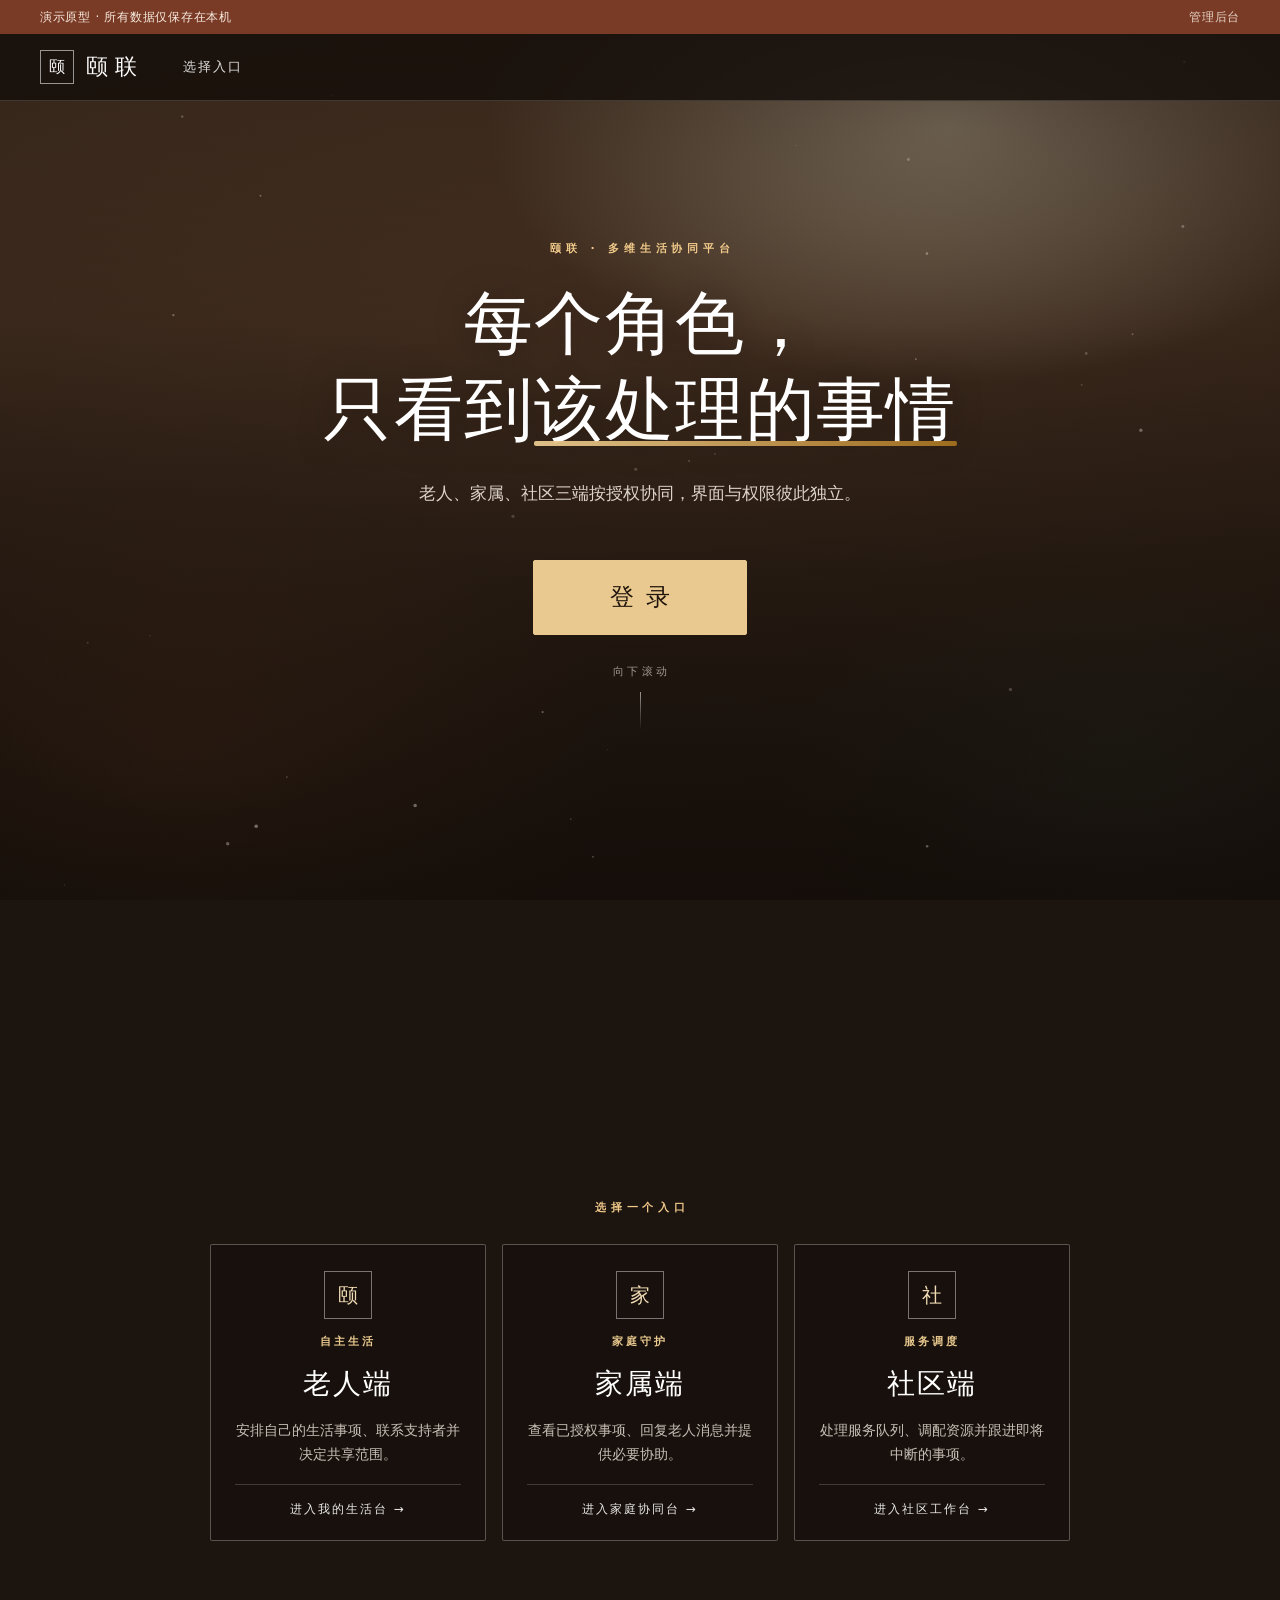
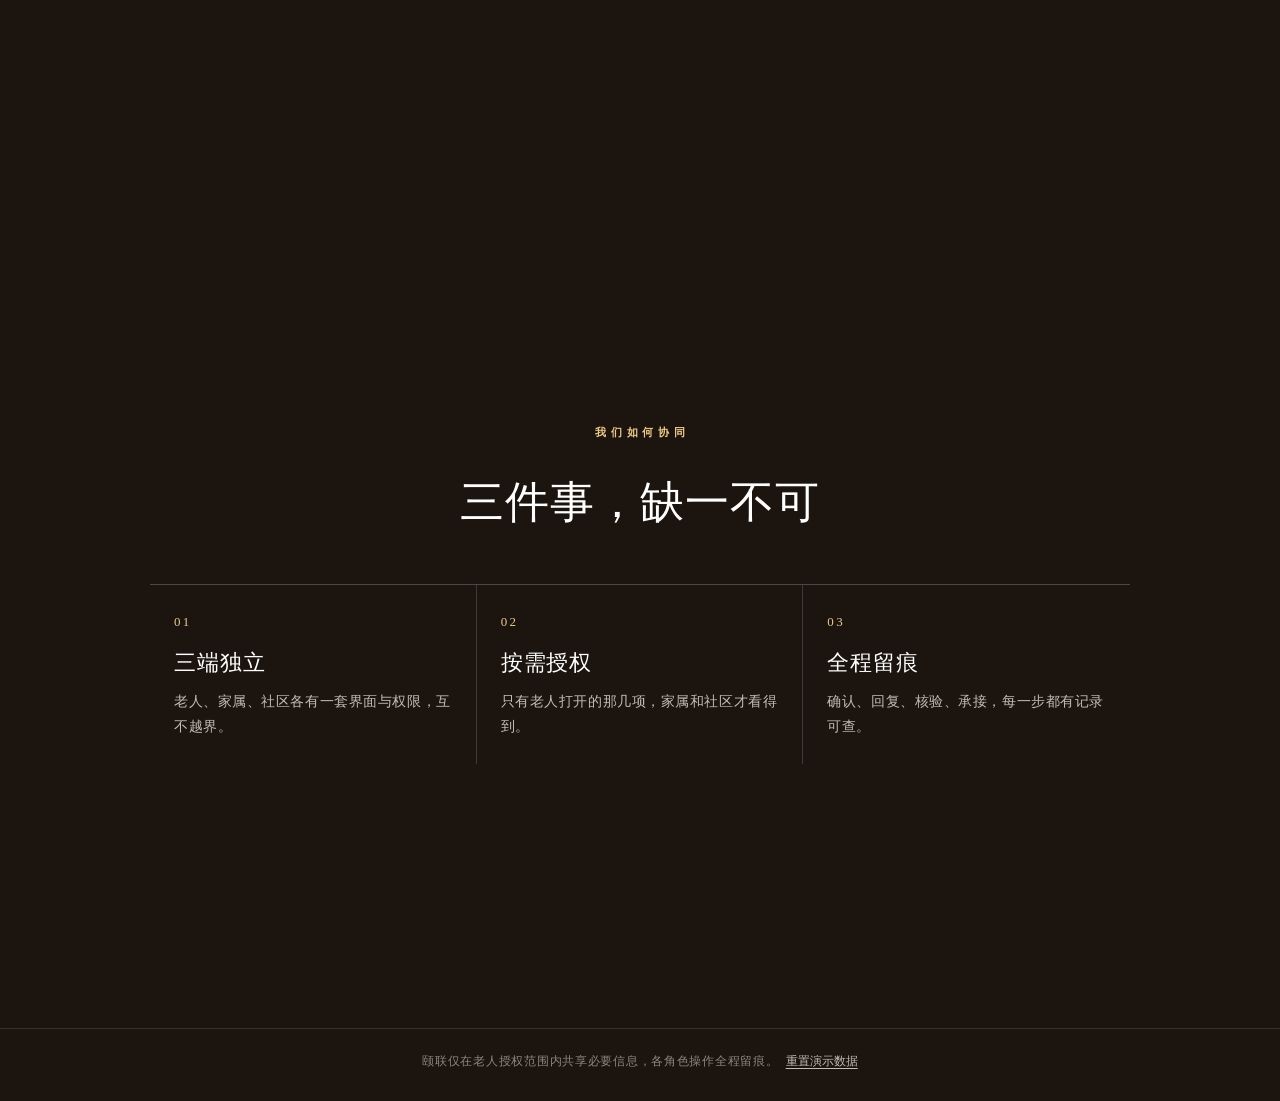
==== commit f71d0937: "同步最新版本：邮箱验证码登录、绑定流程与管理员分级 - 新增 server.py：邮箱验证码登录、老人↔家属绑定、消息与管理后台接口 - 新增 auth.js：登录→选端→绑定→进入→设置头像昵称的完" ====
--- a/颐联平台/index.html
+++ b/颐联平台/index.html
@@ -6,35 +6,152 @@
   <meta name="description" content="颐联多角色生活协同平台入口" />
   <title>颐联 · 选择使用入口</title>
   <link rel="icon" type="image/svg+xml" href="./favicon.svg" />
-  <link rel="stylesheet" href="./role.css?v=8" />
+  <link rel="stylesheet" href="./role.css?v=38" />
 </head>
 <body class="portal-page">
-  <main class="portal-shell">
-    <header class="portal-brand"><span>颐</span><div><strong>颐联</strong><small>多维生活协同平台</small></div></header>
-    <section class="portal-intro">
-      <p>请选择您的使用入口</p>
-      <h1>每个角色，只看到该处理的事情</h1>
-      <span>三端数据按授权协同，但操作界面和权限彼此独立。</span>
+  <!-- 自动循环的视频背景 -->
+  <div class="hero-fixed" id="heroMedia" aria-hidden="true">
+    <video id="heroVideo" class="hero-video"
+      src="https://d8j0ntlcm91z4.cloudfront.net/user_38xzZboKViGWJOttwIXH07lWA1P/hf_20260616_212935_bbf608da-62d1-4f25-9be4-c346e4d09cc8.mp4"
+      autoplay loop muted playsinline preload="auto" crossorigin="anonymous"></video>
+    <div class="hero-scrim"></div>
+  </div>
+  <canvas id="heroParticles" class="hero-particles" aria-hidden="true"></canvas>
+
+  <header class="portal-head">
+    <div class="portal-strip">
+      <span>演示原型 · 所有数据仅保存在本机</span>
+      <nav aria-label="账户">
+        <button type="button" class="strip-button" id="stripLogout" hidden>退出登录</button>
+        <a href="./admin/">管理后台</a>
+      </nav>
+    </div>
+    <div class="portal-nav">
+      <a class="portal-brand" href="./" aria-label="颐联首页"><span>颐</span><strong>颐联</strong></a>
+      <nav class="portal-links" aria-label="主要导航">
+        <a href="#roles" data-enter>选择入口</a>
+      </nav>
+      <div class="portal-tools">
+        <button type="button" class="auth-chip" id="authChip" hidden>我的账户</button>
+      </div>
+    </div>
+  </header>
+
+  <main class="portal-main">
+    <!-- 第一屏:一句话简介 + 中间「登录」 -->
+    <section class="portal-hero">
+      <div class="portal-hero-inner" id="heroInner">
+        <p class="portal-eyebrow">颐联 · 多维生活协同平台</p>
+        <h1>每个角色，<br />只看到<em class="underline-mark">该处理的事情</em></h1>
+        <p class="portal-lede">老人、家属、社区三端按授权协同，界面与权限彼此独立。</p>
+        <button type="button" class="hero-enter" id="enterBtn">登录</button>
+        <p class="scroll-hint" aria-hidden="true"><span>向下滚动</span><i></i></p>
+      </div>
     </section>
-    <div class="portal-assurance" aria-label="平台协同原则">
-      <span><b>01</b> 三端独立</span>
-      <span><b>02</b> 按需授权</span>
-      <span><b>03</b> 全程留痕</span>
+
+    <!-- 第二屏:三个角色入口,选一个再登录 -->
+    <section class="portal-roles" id="roles" aria-label="选择要进入的端">
+      <div class="roles-inner">
+        <p class="portal-eyebrow" id="rolesEyebrow">选择一个入口</p>
+        <div class="role-entry-grid" id="roleGrid">
+          <a class="role-entry elder-entry" href="./elder/" data-role-entry="elder" aria-label="进入颐联老人端">
+            <i aria-hidden="true">颐</i><div><small>自主生活</small><h2>老人端</h2><p>安排自己的生活事项、联系支持者并决定共享范围。</p><b>进入我的生活台 →</b></div>
+          </a>
+          <a class="role-entry family-entry" href="./family/" data-role-entry="family" aria-label="进入颐联家属端">
+            <i aria-hidden="true">家</i><div><small>家庭守护</small><h2>家属端</h2><p>查看已授权事项、回复老人消息并提供必要协助。</p><b>进入家庭协同台 →</b></div>
+          </a>
+          <a class="role-entry community-entry" href="./community/" data-role-entry="community" aria-label="进入颐联社区端">
+            <i aria-hidden="true">社</i><div><small>服务调度</small><h2>社区端</h2><p>处理服务队列、调配资源并跟进即将中断的事项。</p><b>进入社区工作台 →</b></div>
+          </a>
+        </div>
+
+        <!-- 选完角色后:邮箱验证码 -->
+        <form class="role-login" id="roleLoginForm" hidden>
+          <p class="role-login-title" id="roleLoginTitle"></p>
+          <div class="role-input-row">
+            <input id="roleEmail" type="email" autocomplete="email" placeholder="邮箱地址" aria-label="邮箱地址" />
+            <button type="button" class="role-mini" id="roleSendCode">发送验证码</button>
+          </div>
+          <div class="role-input-row">
+            <input id="roleCode" inputmode="numeric" maxlength="6" autocomplete="one-time-code" placeholder="6 位验证码" aria-label="验证码" />
+            <button type="submit" class="role-submit">登录并进入</button>
+          </div>
+          <p class="role-hint" id="roleLoginHint">验证码 10 分钟内有效</p>
+          <button type="button" class="role-back" id="roleBack">← 返回选择入口</button>
+        </form>
+
+        <!-- 登录之后、进入之前:绑定对方邮箱 -->
+        <form class="role-login" id="roleBindForm" hidden>
+          <p class="role-login-title" id="roleBindTitle"></p>
+          <p class="role-hint" id="roleBindHint"></p>
+          <div class="role-input-row">
+            <input id="roleBindEmail" type="email" placeholder="家属邮箱" aria-label="对方邮箱" />
+            <button type="submit" class="role-submit">绑定并进入</button>
+          </div>
+          <button type="button" class="role-back" id="roleSelfBind">只有一个邮箱？用同一个邮箱</button>
+          <button type="button" class="role-back" id="roleBindBack">← 换个邮箱登录</button>
+        </form>
+      </div>
+    </section>
+
+    <section class="portal-principles" aria-label="平台协同原则">
+      <div class="principles-inner" id="principlesInner">
+        <p class="portal-eyebrow">我们如何协同</p>
+        <h2>三件事，缺一不可</h2>
+        <ul class="portal-assurance">
+          <li><b>01</b><strong>三端独立</strong><span>老人、家属、社区各有一套界面与权限，互不越界。</span></li>
+          <li><b>02</b><strong>按需授权</strong><span>只有老人打开的那几项，家属和社区才看得到。</span></li>
+          <li><b>03</b><strong>全程留痕</strong><span>确认、回复、核验、承接，每一步都有记录可查。</span></li>
+        </ul>
+      </div>
+    </section>
+  </main>
+
+  <footer class="portal-foot">颐联仅在老人授权范围内共享必要信息，各角色操作全程留痕。<button type="button" id="resetDemoBtn">重置演示数据</button></footer>
+
+  <!-- 登录之后:账户与邮箱关联(右上角「我的账户」打开) -->
+  <dialog id="authDialog" class="auth-dialog">
+    <div class="auth-body">
+      <div class="auth-head">
+        <div>
+          <p class="section-kicker">账户</p>
+          <h2 id="authTitle">我的账户与关联</h2>
+        </div>
+        <button type="button" class="close-button" data-close-auth aria-label="关闭">×</button>
+      </div>
+
+      <div id="authAccount">
+        <div class="auth-account">
+          <strong id="authAccountEmail"></strong>
+          <div class="auth-account-actions">
+            <a class="text-button" id="authAdminLink" href="./admin/" hidden>管理后台</a>
+            <button type="button" class="text-button" id="authEditProfile">修改昵称与头像</button>
+            <button type="button" class="text-button" id="authLogout">退出登录</button>
+          </div>
+        </div>
+        <div class="auth-role">
+          <span>当前身份（切换后关联列表随之变化）</span>
+          <div class="quick-row">
+            <button type="button" data-set-role="elder">我是老人</button>
+            <button type="button" data-set-role="family">我是家属</button>
+          </div>
+        </div>
+        <p class="auth-hint" id="authBindHint"></p>
+        <ul class="auth-list" id="authBindingList"></ul>
+        <form class="auth-add" id="authBindForm">
+          <input id="authBindEmail" type="email" required placeholder="家属邮箱" />
+          <button class="soft-button" type="submit">添加关联</button>
+        </form>
+        <button type="button" class="text-button auth-self" id="authSelfBind">凑不出两个邮箱？用同一个邮箱</button>
+      </div>
+
+      <p class="auth-note">验证码通过邮箱发送；浏览器只保存登录凭证，不保存邮箱密码。</p>
     </div>
-    <section class="role-entry-grid">
-      <a class="role-entry elder-entry" href="./elder/" aria-label="进入颐联老人端">
-        <i>颐</i><div><small>自主生活</small><h2>老人端</h2><p>安排自己的生活事项、联系支持者并决定共享范围。</p><b>进入我的生活台 →</b></div>
-      </a>
-      <a class="role-entry family-entry" href="./family/" aria-label="进入颐联家属端">
-        <i>家</i><div><small>家庭守护</small><h2>家属端</h2><p>查看已授权事项、回复老人消息并提供必要协助。</p><b>进入家庭协同台 →</b></div>
-      </a>
-      <a class="role-entry community-entry" href="./community/" aria-label="进入颐联社区端">
-        <i>社</i><div><small>服务调度</small><h2>社区端</h2><p>处理服务队列、调配资源并跟进即将中断的事项。</p><b>进入社区工作台 →</b></div>
-      </a>
-    </section>
-    <footer class="portal-foot">颐联仅在老人授权范围内共享必要信息，各角色操作全程留痕。<button type="button" id="resetDemoBtn">重置演示数据</button></footer>
-  </main>
-  <script src="./shared.js?v=8"></script>
+  </dialog>
+
+  <script src="./hero.js?v=38"></script>
+  <script src="./auth.js?v=38"></script>
+  <script src="./shared.js?v=38"></script>
   <script>YL.initShell();</script>
 </body>
 </html>
--- a/颐联平台/role.css
+++ b/颐联平台/role.css
@@ -2,16 +2,18 @@
    颐联 · 样式表
    本文件按“层”组织。层与层之间的优先级由下面这一行声明决定,
    不再依赖规则在文件里出现的先后顺序。
-   顺序(从左到右 = 优先级由低到高): base → system2026 → glass → staff → a11y → fixes
+   顺序(从左到右 = 优先级由低到高): base → system2026 → glass → staff → a11y → fixes → theme
      base       初版结构:栅格、组件骨架、基础排版
      system2026 2026 视觉系统:配色、圆角、动效基调
-     glass      玻璃拟态表面层(最近一次整体视觉升级)
+     glass      玻璃拟态表面层(已被 theme 整体覆盖,保留仅作历史与降级参考)
      staff      社区端“当前登录服务人员”切换器
      a11y       无障碍、低端设备性能,以及本轮新增的少量界面元素
      fixes      例外层:少数必须压过 glass 的高优先级规则集中放这里,各条都注明原因
-   新增样式优先加进 a11y;确实需要压过 a11y/glass 时再加进 fixes 并写明原因。
+     theme      最终视觉主题「赭石纸本」:暖纸底色、赭石与云杉、极细分隔线、方角
+   新增样式优先加进 theme;新增行为/无障碍规则加进 a11y;
+   确实需要压过 theme 时再加进新的层并写明原因。
    --------------------------------------------------------------------------- */
-@layer base, system2026, glass, staff, a11y, fixes;
+@layer base, system2026, glass, staff, a11y, fixes, theme;
 
 @layer base {
 
@@ -883,6 +885,53 @@
   cursor:pointer;
 }
 .portal-foot button:hover { opacity:.78; }
+
+/* 5) 安全核验结果:风险等级 + 命中的话术类型 + 具体命中词 + 处理建议 */
+.risk-report { display:grid; gap:13px; }
+.risk-head { display:flex; align-items:center; gap:11px; flex-wrap:wrap; }
+.risk-head strong { font-size:1.0625rem; line-height:1.5; }
+.risk-level { flex:0 0 auto; padding:6px 12px; border:1px solid transparent; border-radius:999px; font-size:.8125rem; font-weight:850; }
+.risk-level.high { background:var(--red-soft); color:var(--red); border-color:rgba(163,66,57,.22); }
+.risk-level.medium { background:var(--gold-soft); color:#835b17; border-color:rgba(196,159,78,.28); }
+.risk-level.low { background:var(--blue-soft); color:var(--blue); border-color:rgba(49,95,121,.2); }
+.risk-level.none { background:var(--mint); color:var(--green); border-color:rgba(23,100,81,.16); }
+.risk-cats { display:grid; gap:9px; margin:0; padding:0; list-style:none; }
+.risk-cat { padding:11px 13px; border:1px solid var(--line); border-radius:13px; background:rgba(255,255,255,.55); }
+.risk-cat b { display:block; font-size:.9375rem; }
+.risk-terms { display:flex; flex-wrap:wrap; gap:7px; margin-top:8px; }
+.risk-term { padding:3px 9px; border-radius:8px; background:var(--red-soft); color:var(--red); font-size:.8125rem; font-weight:700; }
+.risk-flags { display:flex; flex-wrap:wrap; gap:7px; }
+.risk-flag { padding:6px 10px; border-radius:9px; background:var(--blue-soft); color:var(--blue); font-size:.8125rem; font-weight:700; }
+.risk-advice { padding:13px 14px; border-radius:13px; background:var(--gold-soft); color:#6b4a14; }
+.risk-advice b { display:block; margin-bottom:6px; }
+.risk-advice ul { margin:0; padding-left:1.15em; }
+.risk-advice li { margin:5px 0; line-height:1.6; }
+.risk-note { margin:0; color:var(--muted); font-size:.8125rem; line-height:1.6; }
+.risk-section { display:grid; gap:9px; }
+.risk-section h4 { margin:0; color:var(--muted); font-size:.8125rem; font-weight:800; letter-spacing:.06em; }
+.risk-list { display:grid; gap:9px; margin:0; padding:0; list-style:none; }
+.risk-item { padding:11px 13px; border:1px solid var(--line); border-radius:13px; background:rgba(255,255,255,.55); }
+.risk-item b { display:block; font-size:.9375rem; word-break:break-all; }
+.risk-item > span { display:block; margin-top:5px; color:var(--muted); font-size:.8125rem; line-height:1.55; }
+.risk-item.level-3 { border-color:rgba(163,66,57,.32); }
+.risk-item.level-3 b { color:var(--red); }
+.risk-item.level-2 { border-color:rgba(196,159,78,.34); }
+.risk-item.level-2 b { color:#835b17; }
+/* 组合信号:强调“这几条凑在一起才说明问题” */
+.risk-patterns { display:grid; gap:7px; margin:0; padding:0; list-style:none; }
+.risk-pattern { padding:9px 12px; border:1px dashed rgba(163,66,57,.4); border-radius:12px; background:rgba(251,234,231,.5); color:var(--red); font-weight:750; font-size:.9375rem; }
+/* 已经操作之后的处置步骤 */
+.risk-emergency { margin:0; padding-left:1.25em; }
+.risk-emergency li { margin:6px 0; line-height:1.6; color:#6b4a14; }
+/* 把结论交给家人 / 社区 */
+.risk-actions { display:grid; gap:8px; padding:13px 14px; border:1px solid var(--line); border-radius:13px; background:rgba(255,255,255,.5); }
+.risk-actions > b { font-size:.9375rem; }
+.risk-actions .quick-row { margin:0; }
+/* 核验记录:老人端留痕,家属端在授权范围内可见 */
+.risk-log { display:grid; gap:9px; margin:0; padding:0; list-style:none; }
+.risk-log-item { display:grid; grid-template-columns:auto minmax(0,1fr); align-items:start; gap:11px; padding:11px 13px; border:1px solid var(--line); border-radius:13px; background:rgba(255,255,255,.55); }
+.risk-log-item b { display:block; font-weight:700; line-height:1.5; word-break:break-word; }
+.risk-log-item small { display:block; margin-top:4px; color:var(--muted); font-size:.8125rem; }
 }
 
 @layer fixes {
@@ -936,3 +985,1046 @@
   *,*::before,*::after { animation-duration:.01ms !important; animation-iteration-count:1 !important; transition-duration:.01ms !important; scroll-behavior:auto !important; }
 }
 }
+
+/* ===========================================================================
+   主题层 · 赭石纸本(ochre & paper)
+
+   最后一次视觉重做,只改观感,不动结构与交互逻辑。
+   灵感方向:英式高端家居的编辑式排版 —— 暖纸底色、赭石与云杉绿、
+   极细的分隔线、近乎方角、克制的动效、大量的留白。
+
+   移植到养老场景时做了三点取舍,不是照搬:
+     1) 字号整体偏大、正文行高 1.72 —— 时尚站的浅灰小字在这里不可读;
+     2) 对比度按 WCAG AA 取,正文 --ink 在 --paper 上约 13:1;
+     3) 点击目标保持 44px 以上,不为了"精致"缩小按钮。
+
+   这一层排在最末,按层序覆盖前面所有视觉层;结构层(base)与
+   无障碍层(a11y)的行为(导航、抽屉、大字模式)不受影响。
+   =========================================================================== */
+@layer theme {
+
+/* ---------- 1. 色板与字体 ---------- */
+:root {
+  --paper:#faf7f1;
+  --paper2:#f4eee4;
+  --paper3:#ece4d6;
+  --cream:#fffdf9;
+  --ink:#2e2923;
+  --ink-soft:#4a4239;
+  --muted:#6f6455;
+  --line:#ded4c3;
+  --line-soft:#eae2d4;
+  --ochre:#a9741f;
+  --ochre-deep:#8a5c14;
+  --ochre-soft:#f4e8d3;
+  --spruce:#33423a;
+
+  /* 覆写旧设计里被到处引用的语义色,改一处即全局换肤 */
+  --bg:var(--paper);
+  --surface:var(--cream);
+  --green:#3f5145;
+  --green2:#50645a;
+  --mint:#e8efe9;
+  --gold:var(--ochre);
+  --gold-soft:var(--ochre-soft);
+  --blue:#3d5568;
+  --blue-soft:#e7edf1;
+  --plum:#6f4550;
+  --plum-soft:#f2e7e9;
+  --red:#9b4a37;
+  --red-soft:#f5e4de;
+  --shadow:none;
+
+  --display:"Songti SC","STSong","Source Han Serif SC","Noto Serif SC","SimSun",Georgia,"Times New Roman",serif;
+  --sans:"PingFang SC","Microsoft YaHei","Noto Sans SC",system-ui,sans-serif;
+  --ease:cubic-bezier(.2,.55,.35,1);
+}
+
+/* ---------- 2. 去掉玻璃层的一切光泽与光斑 ---------- */
+body,
+.role-app,
+.portal-page {
+  background:var(--paper);
+  background-image:none;
+  background-attachment:scroll;
+  font-family:var(--sans);
+  color:var(--ink);
+}
+.role-app::before,.role-app::after,
+.portal-page::before,
+.portal-shell::before { display:none; }
+body { line-height:1.72; }
+h1,h2 { font-family:var(--display); font-weight:400; letter-spacing:.01em; }
+
+/* ---------- 3. 角色配色 ---------- */
+.role-app,
+.role-app[data-role="elder"] { --accent:var(--ochre-deep); --accent-soft:var(--ochre-soft); --sidebar:#2f3a33; }
+.role-app[data-role="family"] { --accent:#6f4550; --accent-soft:#f2e7e9; --sidebar:#3a2b2e; }
+.role-app[data-role="community"] { --accent:#3d5568; --accent-soft:#e7edf1; --sidebar:#26323b; }
+
+/* ---------- 4. 侧栏 ---------- */
+.app-shell { padding:0; gap:0; grid-template-columns:264px minmax(0,1fr); background:transparent; }
+.sidebar {
+  background:var(--sidebar);
+  border:0;
+  border-right:1px solid rgba(255,255,255,.08);
+  border-radius:0;
+  box-shadow:none;
+  -webkit-backdrop-filter:none;
+  backdrop-filter:none;
+  padding:34px 20px 26px;
+  top:0;
+  height:100vh;
+}
+.sidebar::before { display:none; }
+.brand { padding:0 6px 26px; }
+.brand-mark {
+  width:44px;
+  height:44px;
+  border-radius:0;
+  background:transparent;
+  border:1px solid rgba(240,227,200,.42);
+  color:#f0e3c8;
+  box-shadow:none;
+  font-family:var(--display);
+  font-size:1.375rem;
+  font-weight:400;
+}
+.brand strong { font-family:var(--display); font-weight:400; font-size:1.5rem; letter-spacing:.14em; }
+.brand span { font-size:.75rem; letter-spacing:.16em; opacity:.6; }
+.role-badge {
+  margin:0 6px 24px;
+  padding:7px 0;
+  border:0;
+  border-top:1px solid rgba(255,255,255,.12);
+  border-bottom:1px solid rgba(255,255,255,.12);
+  border-radius:0;
+  background:transparent;
+  color:#e3cc9c;
+  font-size:.6875rem;
+  font-weight:600;
+  letter-spacing:.2em;
+  text-align:left;
+}
+.nav-list { gap:0; border-top:1px solid rgba(255,255,255,.09); }
+.nav-item {
+  min-height:56px;
+  padding:0 10px;
+  border:0;
+  border-bottom:1px solid rgba(255,255,255,.07);
+  border-radius:0;
+  background:transparent;
+  color:rgba(255,255,255,.76);
+  font-weight:500;
+  letter-spacing:.05em;
+  gap:14px;
+}
+.nav-item span {
+  width:20px;
+  height:auto;
+  border:0;
+  border-radius:0;
+  background:none;
+  color:rgba(255,255,255,.4);
+  font-size:.8125rem;
+}
+.nav-item:hover { background:rgba(255,255,255,.045); transform:none; border-color:rgba(255,255,255,.07); }
+.nav-item.active {
+  background:rgba(255,255,255,.07);
+  color:#fff;
+  border-color:rgba(255,255,255,.07);
+  box-shadow:inset 2px 0 0 #d8b064;
+  -webkit-backdrop-filter:none;
+  backdrop-filter:none;
+}
+.nav-item.active span { background:none; color:#d8b064; }
+.sidebar-foot { border-top:1px solid rgba(255,255,255,.12); padding:20px 6px 0; }
+.avatar {
+  width:40px;
+  height:40px;
+  border-radius:0;
+  background:transparent;
+  border:1px solid rgba(232,217,187,.4);
+  color:#e8d9bb;
+  box-shadow:none;
+  font-family:var(--display);
+  font-weight:400;
+}
+.profile strong { font-size:.9375rem; font-weight:600; letter-spacing:.02em; }
+.profile small { color:rgba(255,255,255,.55); font-size:.75rem; letter-spacing:.05em; }
+.back-entry { margin-top:16px; color:rgba(255,255,255,.55); font-size:.75rem; letter-spacing:.1em; }
+.back-entry:hover { color:#fff; }
+.staff-login {
+  padding:12px 10px;
+  border:1px solid rgba(255,255,255,.14);
+  border-radius:0;
+  background:transparent;
+  box-shadow:none;
+  -webkit-backdrop-filter:none;
+  backdrop-filter:none;
+}
+.staff-login-label { color:#e3cc9c; font-size:.625rem; letter-spacing:.2em; }
+#staffSelect { font-family:var(--display); font-weight:400; font-size:1.0625rem; letter-spacing:.04em; }
+
+/* ---------- 5. 顶栏 ---------- */
+.topbar {
+  top:0;
+  min-height:92px;
+  padding:20px clamp(24px,3.2vw,52px);
+  background:rgba(250,247,241,.95);
+  border:0;
+  border-bottom:1px solid var(--line);
+  border-radius:0;
+  box-shadow:none;
+  -webkit-backdrop-filter:none;
+  backdrop-filter:none;
+}
+.topbar::after { display:none; }
+.topbar h1 { font-family:var(--display); font-weight:400; font-size:clamp(1.5rem,2.1vw,2.125rem); margin-top:6px; }
+.eyebrow { color:var(--accent); font-size:.6875rem; letter-spacing:.2em; font-weight:600; }
+.workspace { width:min(1240px,100%); padding:36px clamp(24px,3.2vw,52px) 72px; }
+.view-heading { margin-bottom:28px; }
+.view-heading h2 { font-size:clamp(1.75rem,2.4vw,2.25rem); margin:6px 0 10px; }
+.view-heading p { max-width:660px; color:var(--muted); }
+.section-kicker { color:var(--accent); font-size:.6875rem; letter-spacing:.2em; font-weight:600; margin-bottom:8px; }
+
+/* ---------- 6. 卡片与列表 ---------- */
+.card,.metric,.event-card,.contact-card,.message-row,.queue-row,.empty,.portal-assurance span {
+  background:var(--cream);
+  border:1px solid var(--line);
+  border-radius:2px;
+  box-shadow:none;
+  -webkit-backdrop-filter:none;
+  backdrop-filter:none;
+}
+.card { padding:30px 32px; }
+.card::before { display:none; }
+.card-head h2,.card-head h3 { font-family:var(--display); font-weight:400; font-size:1.5rem; letter-spacing:.01em; }
+.card-head p { color:var(--muted); }
+.event-card,.contact-card,.message-row,.queue-row {
+  padding:20px;
+  border-radius:2px;
+  transition:background-color .18s var(--ease),border-color .18s var(--ease);
+}
+.event-card:hover,.contact-card:hover,.message-row:hover,.queue-row:hover {
+  transform:none;
+  border-color:#c9bca7;
+  background:var(--cream);
+  box-shadow:none;
+}
+.message-row.pending,.queue-row.urgent { border-color:#d9bd8a; background:#fdf8ee; }
+.event-card h3 { font-size:1rem; font-weight:600; letter-spacing:.01em; margin:14px 0 8px; }
+.event-card p { color:var(--muted); line-height:1.65; }
+.event-owner { border-top:1px solid var(--line-soft); font-size:.8125rem; color:var(--muted); }
+
+/* ---------- 7. 指标 ---------- */
+.metric { padding:22px 22px 20px; min-height:0; border-radius:2px; }
+.metric::after { display:none; }
+.metric span { color:var(--muted); font-size:.6875rem; font-weight:600; letter-spacing:.16em; }
+.metric b { font-family:var(--display); font-weight:400; font-size:2.5rem; line-height:1.12; margin:10px 0 6px; letter-spacing:.005em; }
+.metric small { color:var(--muted); font-size:.8125rem; line-height:1.55; }
+
+/* ---------- 8. 按钮与链接 ---------- */
+.primary-button {
+  padding:0 20px;
+  border:1px solid var(--ink);
+  border-radius:2px;
+  background:var(--ink);
+  color:var(--paper);
+  font-weight:600;
+  letter-spacing:.06em;
+  box-shadow:none;
+}
+.primary-button:hover { background:var(--ochre-deep); border-color:var(--ochre-deep); filter:none; transform:none; box-shadow:none; }
+.primary-button:disabled { opacity:1; background:var(--paper3); border-color:var(--line); color:var(--muted); cursor:not-allowed; box-shadow:none; }
+.soft-button {
+  padding:0 16px;
+  border:1px solid var(--line);
+  border-radius:2px;
+  background:transparent;
+  color:var(--ink);
+  font-weight:500;
+  box-shadow:none;
+}
+.soft-button:hover { background:var(--paper2); border-color:#c9bca7; transform:none; box-shadow:none; }
+.outline-button,.display-button,.icon-button,.menu-button,.close-button {
+  border:1px solid var(--line);
+  border-radius:2px;
+  background:transparent;
+  color:var(--ink);
+  box-shadow:none;
+  -webkit-backdrop-filter:none;
+  backdrop-filter:none;
+}
+.outline-button:hover,.display-button:hover,.icon-button:hover,.menu-button:hover,.close-button:hover {
+  background:var(--paper2);
+  border-color:#c9bca7;
+  transform:none;
+  box-shadow:none;
+}
+.close-button { border-radius:999px; }
+.text-button {
+  background:none;
+  color:var(--accent);
+  padding:0 2px;
+  text-decoration:underline;
+  text-decoration-thickness:1px;
+  text-decoration-color:color-mix(in srgb,var(--accent) 35%,transparent);
+  text-underline-offset:4px;
+}
+.text-button:hover { background:none; text-decoration-color:var(--accent); }
+.quick-row { gap:8px; }
+.quick-row button {
+  border:1px solid var(--line);
+  border-radius:2px;
+  background:transparent;
+  color:var(--ink-soft);
+  font-weight:500;
+  letter-spacing:.02em;
+}
+.quick-row button:hover { background:var(--paper2); border-color:#c9bca7; transform:none; box-shadow:none; }
+.nav-item,.role-entry,.event-card,.contact-card,.message-row,.queue-row,
+.primary-button,.soft-button,.outline-button,.display-button,.text-button,.quick-row button {
+  transition:background-color .18s var(--ease),border-color .18s var(--ease),color .18s var(--ease),transform .18s var(--ease);
+}
+button:focus-visible,a:focus-visible,input:focus-visible,select:focus-visible,textarea:focus-visible,.switch:focus-visible {
+  outline:2px solid var(--ochre-deep);
+  outline-offset:2px;
+}
+
+/* ---------- 9. 标签、提示、空状态 ---------- */
+.status {
+  padding:5px 11px;
+  border:1px solid rgba(169,116,31,.28);
+  border-radius:999px;
+  background:var(--ochre-soft);
+  color:var(--ochre-deep);
+  font-size:.6875rem;
+  font-weight:700;
+  letter-spacing:.08em;
+}
+.status.done { background:var(--mint); border-color:rgba(63,81,69,.22); color:var(--green); }
+.readonly-badge {
+  padding:5px 9px;
+  border:1px solid var(--line-soft);
+  border-radius:2px;
+  background:var(--paper2);
+  color:var(--muted);
+  font-size:.6875rem;
+  font-weight:600;
+  letter-spacing:.12em;
+}
+.privacy-note {
+  padding:12px 14px;
+  border:0;
+  border-left:2px solid var(--ochre);
+  border-radius:0;
+  background:var(--paper2);
+  color:var(--ink-soft);
+  font-size:.8125rem;
+  line-height:1.6;
+}
+.empty {
+  min-height:0;
+  padding:30px 20px;
+  border:1px solid var(--line);
+  background:var(--paper);
+  color:var(--muted);
+  border-radius:2px;
+}
+.person-avatar {
+  border:1px solid var(--line-soft);
+  border-radius:2px;
+  background:var(--paper2);
+  color:var(--accent);
+  font-family:var(--display);
+  font-weight:400;
+}
+.signal { padding:12px 0; border-top:1px solid var(--line-soft); font-size:.875rem; }
+.signal small { color:var(--muted); }
+
+/* ---------- 10. 行程 / 评分 / 负荷 ---------- */
+.journey span {
+  padding:11px 9px;
+  border:1px solid var(--line-soft);
+  border-radius:2px;
+  background:var(--paper2);
+  color:var(--muted);
+  font-size:.75rem;
+  letter-spacing:.04em;
+}
+.journey span.done { background:var(--mint); border-color:rgba(63,81,69,.18); color:var(--green); }
+.journey span.current { background:var(--ink); border-color:var(--ink); color:var(--paper); font-weight:600; }
+.score-ring { background:conic-gradient(var(--accent) 0 86%,var(--paper3) 86%); }
+.score-ring::after { background:var(--cream); box-shadow:none; }
+.score-ring b { font-family:var(--display); font-weight:400; font-size:2rem; }
+.appointment-time { font-family:var(--display); font-weight:400; font-size:clamp(1.75rem,2.6vw,2.375rem); letter-spacing:.02em; }
+.capacity-row { font-size:.8125rem; letter-spacing:.02em; }
+.capacity-bar { height:3px; border:0; border-radius:0; background:var(--paper3); box-shadow:none; }
+.capacity-bar i { background:var(--accent); }
+.timeline-item { border-left:1px solid var(--line); }
+.timeline-item::before { width:8px; height:8px; left:-4.5px; background:var(--accent); }
+
+/* ---------- 11. 表单、开关、弹窗 ---------- */
+.form-field { font-weight:600; letter-spacing:.02em; color:var(--ink-soft); }
+.safety-box textarea,.form-field textarea,.form-field input,.form-field select {
+  border:1px solid var(--line);
+  border-radius:2px;
+  background:var(--paper);
+  color:var(--ink);
+  padding:12px 14px;
+  box-shadow:none;
+  -webkit-backdrop-filter:none;
+  backdrop-filter:none;
+}
+.safety-box textarea:focus,.form-field textarea:focus,.form-field input:focus,.form-field select:focus {
+  border-color:var(--ink);
+  background:var(--cream);
+  box-shadow:0 0 0 3px rgba(169,116,31,.14);
+}
+.switch { background:#d8cfbf; border:1px solid var(--line); box-shadow:none; }
+.switch::after { border:0; background:#fff; box-shadow:0 1px 2px rgba(46,41,35,.22); }
+.switch:checked { background:var(--accent); }
+dialog {
+  border:1px solid var(--line);
+  border-radius:4px;
+  background:var(--cream);
+  box-shadow:0 30px 70px rgba(46,41,35,.22);
+  -webkit-backdrop-filter:none;
+  backdrop-filter:none;
+}
+dialog::backdrop { background:rgba(46,41,35,.46); -webkit-backdrop-filter:none; backdrop-filter:none; }
+.dialog-head h2 { font-family:var(--display); font-weight:400; }
+.bubble { border:1px solid var(--line-soft); border-radius:2px; background:var(--paper2); }
+.bubble.reply { background:var(--ochre-soft); border-color:rgba(169,116,31,.25); }
+.toast {
+  border:0;
+  border-radius:2px;
+  background:var(--ink);
+  color:var(--paper);
+  font-size:.875rem;
+  letter-spacing:.04em;
+  box-shadow:0 10px 30px rgba(46,41,35,.24);
+  -webkit-backdrop-filter:none;
+  backdrop-filter:none;
+}
+.staff-card.current-staff { border-color:#d8b064; background:#fbf6ea; }
+.staff-card.current-staff .readonly-badge { background:var(--ochre-soft); color:var(--ochre-deep); }
+
+/* ---------- 12. 风控报告 ---------- */
+.risk-level { border-radius:999px; font-size:.6875rem; letter-spacing:.08em; }
+.risk-cat,.risk-item,.risk-log-item { border:1px solid var(--line); border-radius:2px; background:var(--cream); }
+.risk-pattern {
+  border:1px solid rgba(155,74,55,.3);
+  border-radius:2px;
+  background:var(--red-soft);
+  font-weight:600;
+}
+.risk-term { border-radius:2px; font-size:.75rem; font-weight:600; }
+.risk-flag { border-radius:2px; font-size:.75rem; }
+.risk-advice { border-radius:2px; border-left:2px solid var(--ochre); background:var(--paper2); color:var(--ink-soft); }
+.risk-emergency li { color:var(--ink-soft); }
+.risk-actions { border:1px solid var(--line); border-radius:2px; background:var(--paper2); }
+.risk-note { color:var(--muted); }
+
+/* ---------- 13. 入口页:滚动驱动的全幅主视觉 ----------
+   结构:固定层(逐帧画布 + 压暗 + 粒子) → 半透明导航 → 第一屏选择入口
+   → 向下滚动,视频随滚动逐帧推进,同时浮出三条协同原则。
+   视频通过 seek 预抽成若干帧再按滚动进度绘制(参考实现的做法),
+   这样不依赖自动播放,后台标签页、低端机也能稳定出画面。 */
+.portal-page { background:#1c140f; color:#f6efe4; overflow-x:clip; overflow-y:visible; }
+.portal-main { position:relative; z-index:2; }
+
+/* 顶部:窄信息条 + 半透明导航 */
+.portal-head { position:absolute; inset:0 0 auto; z-index:3; }
+.portal-strip {
+  display:flex;
+  align-items:center;
+  justify-content:space-between;
+  gap:20px;
+  min-height:34px;
+  padding:0 40px;
+  background:#7a3b26;
+  color:rgba(255,246,236,.94);
+  font-size:.75rem;
+  letter-spacing:.06em;
+}
+.portal-strip nav { display:flex; gap:26px; }
+.portal-strip a { color:inherit; opacity:.86; }
+.portal-strip a:hover { opacity:1; text-decoration:underline; text-underline-offset:3px; }
+.strip-button {
+  padding:0;
+  border:0;
+  background:none;
+  color:inherit;
+  font:inherit;
+  letter-spacing:inherit;
+  opacity:.86;
+  cursor:pointer;
+}
+.strip-button:hover { opacity:1; text-decoration:underline; text-underline-offset:3px; }
+.strip-button[hidden] { display:none; }
+.portal-nav {
+  display:flex;
+  align-items:center;
+  gap:40px;
+  padding:14px 40px;
+  /* 原先是半透明 + blur(10px)。它压在每帧都在重绘的粒子层上,
+     等于每帧都要重新模糊一次,是动画掉帧的主要原因;换成更实的底色。 */
+  background:rgba(23,16,11,.86);
+  border-bottom:1px solid rgba(255,255,255,.16);
+  -webkit-backdrop-filter:none;
+  backdrop-filter:none;
+}
+.portal-brand { display:flex; align-items:center; gap:12px; color:#fff; }
+.portal-brand span {
+  width:34px;
+  height:34px;
+  display:grid;
+  place-items:center;
+  border:1px solid rgba(255,255,255,.55);
+  border-radius:0;
+  background:transparent;
+  box-shadow:none;
+  color:#fff;
+  font-family:var(--display);
+  font-size:1rem;
+  font-weight:400;
+}
+.portal-brand strong { font-family:var(--display); font-size:1.375rem; font-weight:400; letter-spacing:.3em; }
+.portal-links { display:flex; gap:30px; }
+.portal-links a { color:rgba(255,255,255,.86); font-size:.8125rem; letter-spacing:.14em; }
+.portal-links a:hover { color:#fff; }
+.portal-tools {
+  margin-left:auto;
+  display:flex;
+  align-items:center;
+  gap:14px;
+  color:rgba(255,255,255,.78);
+  font-size:.75rem;
+  letter-spacing:.16em;
+}
+.portal-glyph { font-size:1.0625rem; opacity:.82; }
+
+/* 固定背景层 */
+.hero-fixed {
+  position:fixed;
+  inset:0;
+  z-index:0;
+  overflow:hidden;
+  background:
+    radial-gradient(58% 46% at 74% 14%, rgba(255,235,201,.92) 0%, rgba(255,235,201,0) 62%),
+    radial-gradient(52% 44% at 14% 84%, rgba(122,74,44,.72) 0%, rgba(122,74,44,0) 66%),
+    radial-gradient(40% 34% at 88% 86%, rgba(61,85,70,.5) 0%, rgba(61,85,70,0) 68%),
+    linear-gradient(178deg,#8d6545 0%,#61432e 40%,#3b2a1d 72%,#1c140f 100%);
+}
+.hero-video {
+  position:absolute;
+  inset:0;
+  width:100%;
+  height:100%;
+  object-fit:cover;
+  display:block;
+  opacity:0;
+  transition:opacity .9s var(--ease);
+}
+/* 视频能播了再淡入,避免开头闪一帧黑 */
+.hero-fixed.is-ready .hero-video { opacity:1; }
+.hero-scrim {
+  position:absolute;
+  inset:0;
+  background:
+    linear-gradient(180deg,rgba(18,12,8,.62) 0%,rgba(18,12,8,.44) 36%,rgba(18,12,8,.78) 100%),
+    radial-gradient(120% 92% at 50% 42%,rgba(18,12,8,0) 0%,rgba(18,12,8,.44) 100%);
+}
+.hero-particles {
+  position:fixed;
+  inset:0;
+  z-index:1;
+  width:100%;
+  height:100%;
+  pointer-events:none;
+}
+
+/* 第一屏 */
+.portal-hero {
+  position:relative;
+  min-height:100vh;
+  display:grid;
+  place-items:center;
+  padding:118px 40px 48px;
+}
+.portal-hero-inner { position:relative; z-index:1; width:min(1080px,100%); text-align:center; }
+.portal-eyebrow {
+  margin:0 0 22px;
+  color:#f0c98a;
+  font-size:.6875rem;
+  font-weight:600;
+  letter-spacing:.44em;
+  text-indent:.44em;
+}
+.portal-hero h1 {
+  max-width:940px;
+  margin:0 auto 26px;
+  color:#fff;
+  font-family:var(--display);
+  font-size:clamp(2.25rem,5.4vw,4.5rem);
+  font-weight:400;
+  line-height:1.24;
+  letter-spacing:.02em;
+  text-shadow:0 2px 34px rgba(18,10,6,.38);
+}
+/* 参考站用一条实色下划线强调短语,这里换成赭石细线,和主题一致 */
+.underline-mark { position:relative; font-style:normal; white-space:nowrap; }
+.underline-mark::after {
+  content:"";
+  position:absolute;
+  left:0;
+  right:0;
+  bottom:.02em;
+  height:.075em;
+  border-radius:2px;
+  background:linear-gradient(90deg,rgba(233,201,143,.95),rgba(169,116,31,.9));
+}
+.portal-lede {
+  max-width:560px;
+  margin:0 auto 38px;
+  color:rgba(255,246,236,.84);
+  font-size:1.0625rem;
+  line-height:1.85;
+}
+
+/* 三个入口:居中一排 */
+.role-entry-grid {
+  display:grid;
+  grid-template-columns:repeat(3,minmax(0,1fr));
+  gap:16px;
+  max-width:860px;
+  margin:0 auto 0;
+  border:0;
+}
+.role-entry {
+  display:grid;
+  grid-template-columns:1fr;
+  justify-items:center;
+  gap:0;
+  padding:26px 24px 20px;
+  border:1px solid rgba(255,255,255,.28);
+  border-radius:2px;
+  /* 这里原先是 backdrop-filter:blur(8px)。三张卡压在不断变化的视频上,
+     滚动时每一帧都要重算约 25 万像素的模糊,是入口页卡顿的主因;
+     改成更实的高透明度底色,观感几乎不变,滚动恢复顺滑。 */
+  background:rgba(24,16,11,.66);
+  /* 必须显式写 none:上一层的玻璃样式声明了 backdrop-filter,
+     “不写” 只是不覆盖,旧声明依然生效。 */
+  -webkit-backdrop-filter:none;
+  backdrop-filter:none;
+  box-shadow:none;
+  color:#fff;
+  text-align:center;
+  transition:background-color .2s var(--ease),border-color .2s var(--ease),transform .2s var(--ease);
+}
+.role-entry::before,.role-entry::after { display:none; }
+.role-entry:hover {
+  border-color:rgba(255,255,255,.62);
+  background:rgba(30,21,15,.78);
+  transform:translateY(-2px);
+  box-shadow:none;
+}
+.role-entry>i {
+  width:48px;
+  height:48px;
+  margin-bottom:14px;
+  display:grid;
+  place-items:center;
+  border:1px solid rgba(255,255,255,.42);
+  border-radius:0;
+  background:transparent;
+  color:#f2ddb6;
+  box-shadow:none;
+  font-family:var(--display);
+  font-size:1.25rem;
+  font-weight:400;
+}
+.role-entry>div { display:block; min-width:0; }
+.role-entry small { display:block; margin-bottom:8px; color:#e9c98f; font-size:.6875rem; font-weight:600; letter-spacing:.26em; }
+.role-entry h2 {
+  margin:0 0 10px;
+  color:#fff;
+  font-family:var(--display);
+  font-size:1.75rem;
+  font-weight:400;
+  letter-spacing:.06em;
+}
+.role-entry p { margin:0 0 18px; color:rgba(255,246,236,.76); font-size:.875rem; line-height:1.72; }
+.role-entry b {
+  display:block;
+  width:100%;
+  padding-top:14px;
+  border-top:1px solid rgba(255,255,255,.18);
+  border-bottom:0;
+  color:rgba(255,255,255,.9);
+  font-size:.75rem;
+  font-weight:500;
+  letter-spacing:.16em;
+}
+.role-entry:hover b { border-bottom:0; color:#f4d9a4; }
+
+.scroll-hint {
+  display:flex;
+  flex-direction:column;
+  align-items:center;
+  gap:10px;
+  margin:28px 0 0;
+  color:rgba(255,246,236,.58);
+  font-size:.6875rem;
+  letter-spacing:.32em;
+  text-indent:.32em;
+}
+.scroll-hint i {
+  display:block;
+  width:1px;
+  height:38px;
+  background:linear-gradient(180deg,rgba(255,255,255,.55),transparent);
+  animation:scrollPulse 2.4s var(--ease) infinite;
+}
+@keyframes scrollPulse {
+  0%,100% { opacity:.2; transform:scaleY(.55); transform-origin:top; }
+  50% { opacity:.85; transform:scaleY(1); transform-origin:top; }
+}
+
+/* 第二屏:三件事 */
+.portal-principles {
+  position:relative;
+  z-index:1;
+  min-height:92vh;
+  display:grid;
+  place-items:center;
+  padding:90px 40px 130px;
+}
+.principles-inner {
+  width:min(980px,100%);
+  text-align:center;
+  opacity:0;
+  transform:translateY(26px);
+  filter:blur(7px);
+  transition:opacity 1s var(--ease),transform 1s var(--ease),filter 1s var(--ease);
+}
+.principles-inner.is-visible { opacity:1; transform:none; filter:none; }
+.principles-inner h2 {
+  margin:0 0 44px;
+  color:#fff;
+  font-family:var(--display);
+  font-weight:400;
+  font-size:clamp(1.75rem,3.8vw,2.75rem);
+  letter-spacing:.02em;
+}
+.portal-assurance {
+  display:grid;
+  grid-template-columns:repeat(3,minmax(0,1fr));
+  gap:0;
+  margin:0;
+  padding:0;
+  list-style:none;
+  text-align:left;
+  border-top:1px solid rgba(255,255,255,.22);
+}
+.portal-assurance li { padding:26px 24px; border-right:1px solid rgba(255,255,255,.16); }
+.portal-assurance li:last-child { border-right:0; }
+.portal-assurance b {
+  display:block;
+  margin-bottom:10px;
+  color:#e9c98f;
+  font-family:var(--display);
+  font-size:.8125rem;
+  font-weight:400;
+  letter-spacing:.18em;
+}
+.portal-assurance strong {
+  display:block;
+  margin-bottom:8px;
+  color:#fff;
+  font-family:var(--display);
+  font-size:1.375rem;
+  font-weight:400;
+  letter-spacing:.04em;
+}
+.portal-assurance span {
+  display:block;
+  min-height:0;
+  padding:0;
+  border:0;
+  border-radius:0;
+  background:transparent;
+  box-shadow:none;
+  -webkit-backdrop-filter:none;
+  backdrop-filter:none;
+  color:rgba(255,246,236,.74);
+  font-size:.875rem;
+  line-height:1.75;
+}
+
+.portal-foot {
+  margin:0;
+  padding:22px 40px 30px;
+  border-top:1px solid rgba(255,255,255,.12);
+  background:#1c140f;
+  color:rgba(255,246,236,.5);
+  font-size:.75rem;
+  letter-spacing:.06em;
+  text-align:center;
+  position:relative;
+  z-index:2;
+}
+.portal-foot button { color:rgba(255,246,236,.74); }
+.portal-foot button:hover { color:#fff; }
+
+@media (max-width:1040px) {
+  .portal-strip { padding:0 24px; }
+  .portal-nav { padding:12px 24px; gap:24px; }
+  .portal-links { gap:20px; }
+  .portal-hero { padding:148px 24px 60px; }
+  .portal-principles { padding:70px 24px 110px; }
+}
+@media (max-width:800px) {
+  .portal-links { display:none; }
+  .portal-strip nav a:not(:last-child) { display:none; }
+  .portal-hero { padding:132px 20px 52px; }
+  .portal-hero h1 { font-size:clamp(2rem,7.4vw,2.75rem); }
+  .portal-lede { margin-bottom:38px; }
+  .role-entry-grid { grid-template-columns:1fr; max-width:440px; gap:12px; }
+  .role-entry {
+    grid-template-columns:52px minmax(0,1fr);
+    justify-items:start;
+    align-items:start;
+    text-align:left;
+    padding:20px;
+    gap:16px;
+  }
+  .role-entry>i { width:44px; height:44px; margin:0; font-size:1.0625rem; }
+  .role-entry h2 { font-size:1.375rem; }
+  .role-entry p { margin-bottom:12px; }
+  .role-entry b { border-top:1px solid rgba(255,255,255,.14); padding-top:10px; }
+  .scroll-hint { margin-top:32px; }
+  .portal-principles { min-height:auto; padding:60px 20px 90px; }
+  .portal-assurance { grid-template-columns:1fr; }
+  .portal-assurance li { border-right:0; border-bottom:1px solid rgba(255,255,255,.14); padding:22px 0; }
+  .portal-assurance li:last-child { border-bottom:0; }
+}
+@media (max-width:590px) {
+  .portal-strip { min-height:30px; padding:0 16px; font-size:.6875rem; }
+  .portal-nav { padding:10px 16px; }
+  .portal-brand strong { font-size:1.25rem; }
+  .portal-hero { padding:120px 16px 46px; }
+  .portal-hero h1 { font-size:clamp(1.8125rem,8.6vw,2.375rem); line-height:1.3; }
+  .portal-lede { font-size:.9375rem; }
+  .portal-eyebrow { letter-spacing:.34em; text-indent:.34em; }
+  .portal-foot { padding:18px 16px 26px; }
+}
+
+/* ---------- 14. 角色端断点 ---------- */
+@media (max-width:800px) {
+  .app-shell { padding:0; gap:0; }
+  .sidebar {
+    top:0;
+    left:0;
+    width:min(300px,88vw);
+    height:100vh;
+    border-radius:0;
+    box-shadow:18px 0 40px rgba(20,16,12,.18);
+    transform:translateX(-100%);
+  }
+  body.menu-open .sidebar { transform:translateX(0); }
+  .drawer-backdrop { background:rgba(46,41,35,.5); }
+  .topbar { top:0; padding:16px 20px; border-radius:0; }
+  .workspace { padding:24px 20px 56px; }
+  .card { padding:22px 20px; }
+}
+@media (max-width:590px) {
+  .metric b { font-size:2rem; }
+}
+
+/* ---------- 15. 邮箱登录 / 邮箱关联 ---------- */
+.auth-entry {
+  padding:6px 14px;
+  border:1px solid rgba(255,255,255,.34);
+  border-radius:2px;
+  background:transparent;
+  color:#fff;
+  font-size:.75rem;
+  letter-spacing:.12em;
+  transition:background-color .18s var(--ease),border-color .18s var(--ease),color .18s var(--ease);
+}
+.auth-entry:hover { background:rgba(255,255,255,.1); border-color:rgba(255,255,255,.6); }
+.auth-entry.is-in { border-color:rgba(233,201,143,.55); color:#e9c98f; }
+
+.auth-dialog { width:min(580px,calc(100% - 28px)); }
+.auth-body { display:grid; gap:18px; padding:26px 28px 22px; }
+.auth-head { display:flex; align-items:flex-start; justify-content:space-between; gap:16px; }
+.auth-head h2 { margin:6px 0 0; font-family:var(--display); font-size:1.5rem; font-weight:400; }
+.auth-stack { display:grid; gap:12px; }
+.auth-row { display:flex; align-items:center; gap:12px; flex-wrap:wrap; }
+.auth-hint { margin:0; color:var(--muted); font-size:.8125rem; line-height:1.6; }
+.auth-account { display:flex; align-items:center; justify-content:space-between; gap:12px; padding-bottom:14px; border-bottom:1px solid var(--line); }
+.auth-account strong { font-family:var(--display); font-size:1.0625rem; font-weight:400; word-break:break-all; }
+.auth-account-actions { display:flex; gap:14px; flex-wrap:wrap; justify-content:flex-end; }
+.profile-avatars { display:flex; flex-wrap:wrap; gap:10px; }
+.profile-avatars button {
+  width:48px;
+  height:48px;
+  border:1px solid var(--line);
+  border-radius:2px;
+  background:var(--paper);
+  color:var(--ink);
+  font-family:var(--display);
+  font-size:1.25rem;
+  transition:background-color .16s var(--ease),border-color .16s var(--ease),color .16s var(--ease);
+}
+.profile-avatars button:hover { border-color:var(--ink); background:var(--paper2); }
+.profile-avatars button.is-active { background:var(--ink); border-color:var(--ink); color:var(--paper); }
+.profile-avatars .profile-preview {
+  width:48px;
+  height:48px;
+  padding:0;
+  overflow:hidden;
+  border:1px solid var(--line);
+  border-radius:2px;
+  background:var(--paper);
+}
+.profile-preview img { display:block; width:100%; height:100%; object-fit:cover; }
+.profile-preview.is-active { border-color:var(--ink); box-shadow:0 0 0 2px rgba(46,41,35,.18); }
+.profile-upload { display:flex; align-items:center; gap:12px; flex-wrap:wrap; }
+.avatar img { display:block; width:100%; height:100%; object-fit:cover; border-radius:inherit; }
+.auth-role { display:grid; gap:8px; }
+.auth-role > span { color:var(--muted); font-size:.6875rem; letter-spacing:.16em; }
+.auth-role .quick-row { margin:0; }
+.auth-role .quick-row button.is-active { background:var(--ink); border-color:var(--ink); color:var(--paper); }
+.auth-list { display:grid; gap:8px; margin:0; padding:0; list-style:none; }
+.auth-list li { display:flex; align-items:center; justify-content:space-between; gap:12px; padding:10px 12px; border:1px solid var(--line); border-radius:2px; background:var(--paper2); }
+.auth-list li.empty { justify-content:center; border-style:dashed; background:transparent; color:var(--muted); font-size:.8125rem; }
+.auth-list li > div { display:grid; gap:4px; }
+.auth-list li strong { font-size:.875rem; }
+.auth-list li span { font-size:.875rem; word-break:break-all; }
+.auth-add { display:flex; gap:8px; }
+.auth-add input { flex:1; min-width:0; min-height:44px; padding:0 12px; border:1px solid var(--line); border-radius:2px; background:var(--paper); color:var(--ink); }
+.auth-add .auth-select { min-height:44px; max-width:210px; padding:0 10px; border:1px solid var(--line); border-radius:2px; background:var(--paper); color:var(--ink); }
+.auth-note { margin:0; padding-top:12px; border-top:1px solid var(--line-soft); color:var(--muted); font-size:.75rem; line-height:1.6; }
+
+/* 第一步:先选身份 */
+.auth-role-step { display:grid; gap:14px; }
+.auth-role-cards { display:grid; grid-template-columns:1fr 1fr; gap:12px; }
+.auth-role-card {
+  display:grid;
+  gap:6px;
+  padding:20px 18px;
+  border:1px solid var(--line);
+  border-radius:2px;
+  background:var(--paper);
+  color:var(--ink);
+  text-align:left;
+  transition:border-color .18s var(--ease),background-color .18s var(--ease);
+}
+.auth-role-card b { font-family:var(--display); font-size:1.25rem; font-weight:400; }
+.auth-role-card span { color:var(--muted); font-size:.8125rem; line-height:1.5; }
+.auth-role-card:hover { border-color:var(--ink); background:var(--paper2); }
+.auth-self { justify-self:start; margin-top:2px; font-size:.8125rem; }
+.admin-actions { display:flex; gap:8px; flex-wrap:wrap; justify-content:flex-end; }
+.admin-tag { padding:1px 6px; border:1px solid rgba(122,59,38,.28); border-radius:3px; color:#7a3b26; font-weight:600; }
+.readonly-badge .admin-tag { border-color:currentColor; }
+@media (max-width:800px) {
+  .auth-list li { flex-wrap:wrap; }
+  .admin-actions { width:100%; justify-content:flex-start; }
+}
+@media (max-width:590px) { .auth-role-cards { grid-template-columns:1fr; } }
+
+#mailCard .auth-list { margin:10px 0 12px; }
+#mailForm { margin-top:12px; }
+
+@media (max-width:590px) {
+  .auth-body { padding:22px 18px 18px; }
+  .auth-add { flex-wrap:wrap; }
+  .auth-add .auth-select { max-width:none; width:100%; }
+  .auth-add input { flex:1 1 100%; }
+}
+
+/* ---------- 16. 入口流程:登录 → 三个端 → 邮箱验证码 ---------- */
+.hero-enter {
+  display:inline-block;
+  margin-top:12px;
+  padding:16px 64px;
+  border:1px solid #e9c98f;
+  border-radius:2px;
+  background:#e9c98f;
+  color:#20150c;
+  font-family:var(--display);
+  font-size:1.5rem;
+  font-weight:400;
+  letter-spacing:.5em;
+  text-indent:.5em;
+  transition:background-color .2s var(--ease),transform .2s var(--ease),box-shadow .2s var(--ease);
+}
+.hero-enter:hover { background:#f5dfb2; transform:translateY(-2px); box-shadow:0 12px 30px rgba(233,201,143,.22); }
+.hero-enter:active { transform:translateY(0); }
+
+/* 第二屏:三个入口,整屏居中 */
+.portal-roles {
+  position:relative;
+  z-index:1;
+  min-height:100vh;
+  display:grid;
+  place-items:center;
+  padding:120px 40px 80px;
+}
+.roles-inner { width:min(1080px,100%); text-align:center; }
+.role-entry-grid { margin:26px auto 0; }
+
+/* 选完角色后的登录 */
+.role-login { display:grid; gap:12px; width:min(560px,100%); margin:0 auto; text-align:left; }
+.role-login-title { margin:0 0 6px; color:#e9c98f; font-size:.75rem; font-weight:600; letter-spacing:.2em; text-align:center; }
+.role-input-row { display:flex; gap:8px; }
+.role-input-row input {
+  flex:1;
+  min-width:0;
+  min-height:50px;
+  padding:0 14px;
+  border:1px solid rgba(255,255,255,.3);
+  border-radius:2px;
+  background:rgba(24,16,11,.55);
+  color:#fff;
+  font-size:1rem;
+}
+.role-input-row input::placeholder { color:rgba(255,246,236,.45); }
+.role-input-row input:focus { outline:none; border-color:#e9c98f; box-shadow:0 0 0 3px rgba(233,201,143,.16); }
+.role-mini,.role-submit { min-height:50px; padding:0 18px; border-radius:2px; font-size:.875rem; letter-spacing:.06em; white-space:nowrap; }
+.role-mini { border:1px solid rgba(255,255,255,.3); background:transparent; color:#fff; }
+.role-mini:hover { background:rgba(255,255,255,.1); }
+.role-mini:disabled { opacity:.55; cursor:default; }
+.role-submit { border:1px solid #e9c98f; background:#e9c98f; color:#20150c; font-weight:600; }
+.role-submit:hover { background:#f5dfb2; }
+.role-hint { margin:0; color:rgba(255,246,236,.62); font-size:.75rem; line-height:1.5; text-align:center; }
+.role-back { justify-self:center; border:0; background:none; color:rgba(255,246,236,.72); font-size:.8125rem; text-decoration:underline; text-underline-offset:4px; }
+
+/* 登录后右上角 */
+.auth-chip {
+  max-width:240px;
+  padding:6px 14px;
+  border:1px solid rgba(233,201,143,.5);
+  border-radius:2px;
+  background:rgba(24,16,11,.42);
+  color:#e9c98f;
+  font-size:.75rem;
+  letter-spacing:.08em;
+  overflow:hidden;
+  text-overflow:ellipsis;
+  white-space:nowrap;
+}
+.auth-chip:hover { background:rgba(233,201,143,.16); }
+
+@media (max-width:800px) {
+  .portal-roles { padding:96px 20px 60px; }
+  .role-input-row { flex-direction:column; }
+  .role-mini,.role-submit { width:100%; }
+  .hero-enter { padding:15px 44px; font-size:1.375rem; }
+}
+
+}
